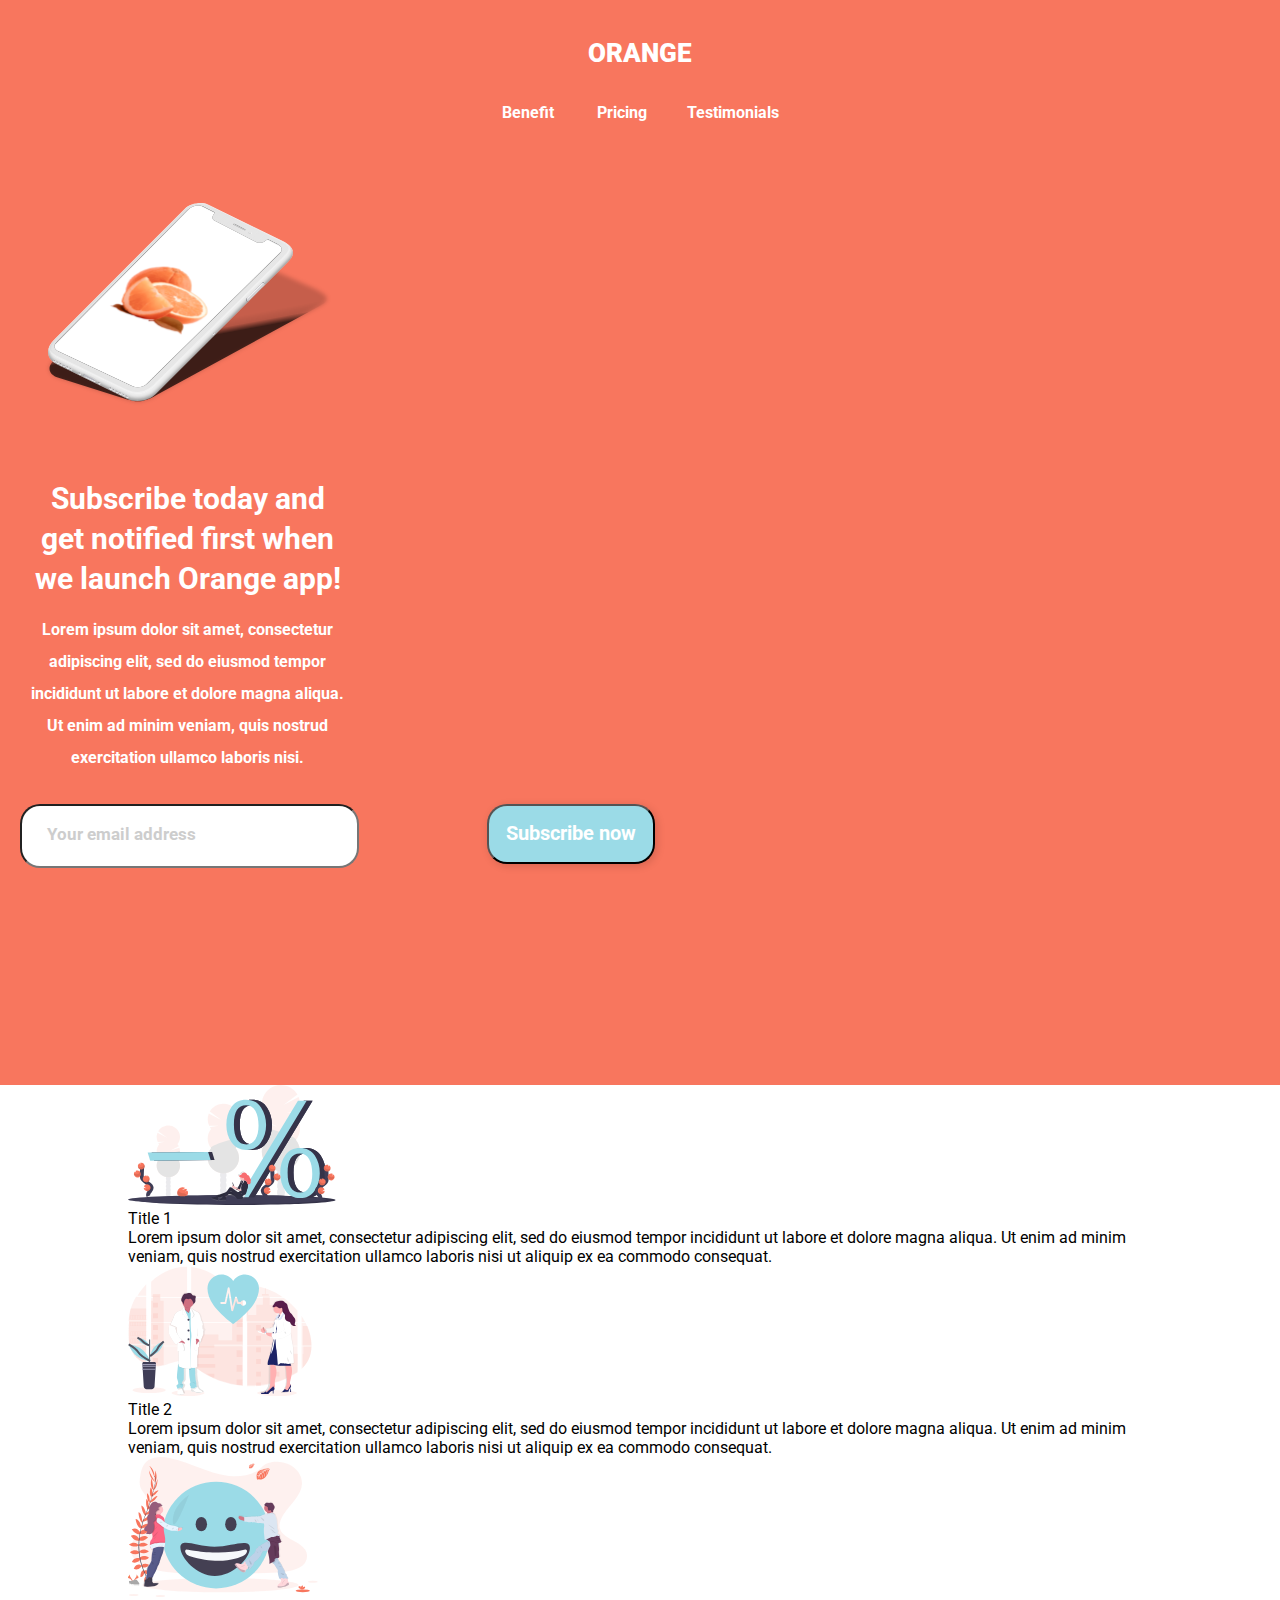
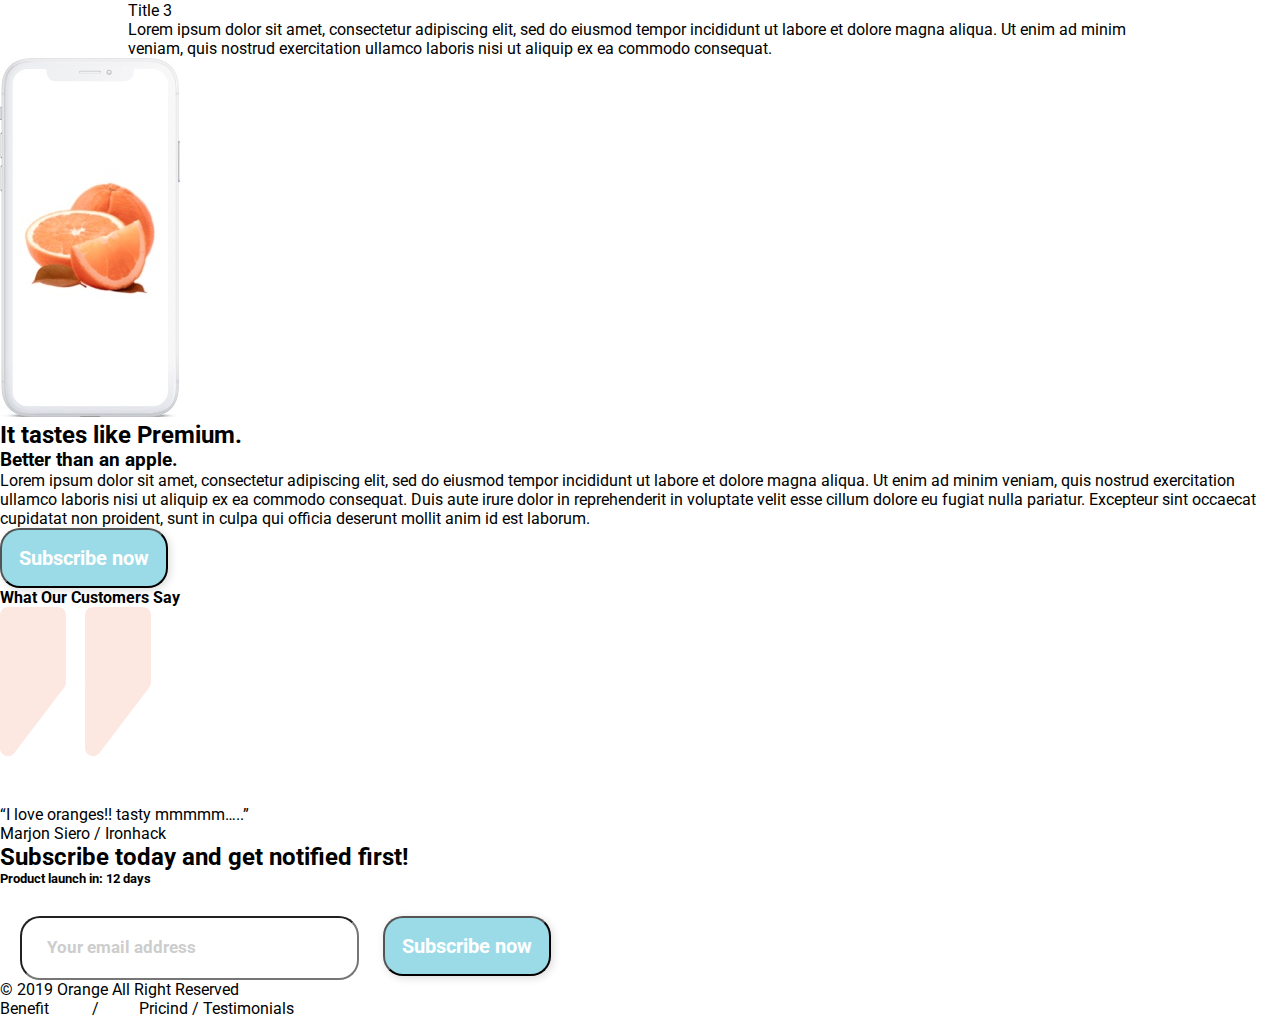
==== oranges.html @ e2f4fac1 "headerStyle" ====
<!DOCTYPE html>
<html lang="en">
<head>
    <meta charset="UTF-8">
    <meta name="viewport" content="width=h, initial-scale=1.0">
    <title>Document</title>
    <link href="https://fonts.googleapis.com/css2?family=Roboto:ital,wght@0,100;0,300;0,400;0,500;0,700;0,900;1,100;1,300;1,400;1,500;1,700;1,900&display=swap" rel="stylesheet">
    <link rel="stylesheet" href="./oranges.css">
</head>
<body>

    <header class="headerSection">
        <h1 class="title">ORANGE</h1>
        <nav>
            <li>Benefit</li>
            <li>Pricing</li>
            <li>Testimonials</li>
        </nav>
        <article>
            <img class="iphoneMockup" src="./imgs/iphoneMockup.svg" alt="Móvil con un fondo de naranjas" width="280">
            <div class="subscribeHeaderText">
                <h2 class="headerTitleText">Subscribe today and get notified first when we launch Orange app!</h2>
                <p class="headerText">Lorem ipsum dolor sit amet, consectetur adipiscing elit, sed do eiusmod tempor incididunt ut labore et dolore magna aliqua. Ut enim ad minim veniam, quis nostrud exercitation ullamco laboris nisi.</p>
            </div>        
        </article>
        <form>
            <input type="email" placeholder="Your email address">
            <button class="botonHeader" type="button">Subscribe now</button>
        </form>
    </header>

    <section class="cardSection">
        <article class="article1">
            <img src="./imgs/illustration-1.svg" alt="ilustración de procentaje y mujer leyendo apoyado en él">
            <div class="textoCard">
                <p>Title 1</p>
                <p>Lorem ipsum dolor sit amet, consectetur adipiscing elit, sed do eiusmod tempor incididunt ut labore et dolore magna aliqua. Ut enim ad minim veniam, quis nostrud exercitation ullamco laboris nisi ut aliquip ex ea commodo consequat. </p>
            </div>
        </article>
        <article class="article2">
            <img src="./imgs/illustration-2.svg" alt="ilustración de procentaje y mujer leyendo apoyado en él">
            <div class="textoCard">
                <p>Title 2</p>
                <p>Lorem ipsum dolor sit amet, consectetur adipiscing elit, sed do eiusmod tempor incididunt ut labore et dolore magna aliqua. Ut enim ad minim veniam, quis nostrud exercitation ullamco laboris nisi ut aliquip ex ea commodo consequat. </p>
            </div>
        </article>
        <article class="article3">
            <img src="./imgs/illustration-3.svg" alt="ilustración de procentaje y mujer leyendo apoyado en él">
            <div class="textoCard">
                <p>Title 3</p>
                <p>Lorem ipsum dolor sit amet, consectetur adipiscing elit, sed do eiusmod tempor incididunt ut labore et dolore magna aliqua. Ut enim ad minim veniam, quis nostrud exercitation ullamco laboris nisi ut aliquip ex ea commodo consequat. </p>
            </div>
        </article>
    </section>

    <section class="subscribeSection">
        <img src="./imgs/clay-white.jpg" alt="movil con naranjas de fondo en posición vertical">
        <div class="subsText">
            <h2>It tastes like Premium.</h2>
            <h3>Better than an apple.</h3>
            <p>Lorem ipsum dolor sit amet, consectetur adipiscing elit, sed do eiusmod tempor incididunt ut labore et dolore magna aliqua. Ut enim ad minim veniam, quis nostrud exercitation ullamco laboris nisi ut aliquip ex ea commodo consequat. Duis aute irure dolor in reprehenderit in voluptate velit esse cillum dolore eu fugiat nulla pariatur. Excepteur sint occaecat cupidatat non proident, sunt in culpa qui officia deserunt mollit anim id est laborum.</p>
            <button type="button">Subscribe now</button>
        </div>
    </section>

    <section class="customerSaidSection">
        <div>
            <h4>What Our Customers Say</h4>
            <img src="./imgs/quote.svg" alt="dos comillas bajo el texto">
        </div>
        <div class="customerSaidCards">
            <img src="./imgs/quote-white.svg" alt="comillas blancas">
            <p>“I love oranges!! tasty mmmmm…..”</p>
            <p>Marjon Siero / Ironhack</p>
        </div>
    </section>

    <section class="subscribeTodaySection">
        <h2>Subscribe today and get notified first!</h2>
        <h5>Product launch in: 12 days</h5>
        <form>
            <input type="email" placeholder="Your email address">
            <button type="button">Subscribe now</button>
        </form>
    </section>

    <footer>
        <p>© 2019 Orange All Right Reserved</p>
        <ul>
            <li>Benefit</li>
            <li>/</li>
            <li>Pricind</li>
            <li>/</li>
            <li>Testimonials</li>
        </ul>
    </footer>
</body>
</html>
---- oranges.css ----
* {
    font-family: 'Roboto', sans-serif;
    margin: 0;
    padding: 0;
}



.headerSection {
    position: static;
    background-color: #f8765e;
    height: 1085px;
}

.title {
    padding-top: 25px;
    text-align: center;
    font-size: 26px;
    font-weight: 900;
    font-stretch: normal;
    font-style: normal;
    line-height: 2.23;
    letter-spacing: normal;
    color: #ffffff;
}

nav {
    text-align: center;
    margin-top: 14px;
    font-family: Roboto;
    font-size: 16px;
    font-weight: bold;
    font-stretch: normal;
    font-style: normal;
    line-height: 2;
    letter-spacing: normal;
    color: #ffffff;
}

li{
    display: inline;
}

li:first-child{
    margin-right: 39px;
}

li:nth-child(2){
    margin-right: 36px;
}

.iphoneMockup{
    width: 286px;
    height: 231px;
    object-fit: contain;
    margin-top: 60px;
    padding: 0  45px 0 45px;
}

.subscribeHeaderText{
    margin-top: 55px;
}

.headerTitleText {
    margin: 0 30px 0 30px;
    width: 315px;
    height: 120px;
    font-size: 30px;
    font-weight: bold;
    font-stretch: normal;
    font-style: normal;
    line-height: 1.33;
    letter-spacing: normal;
    text-align: center;
    color: #ffffff;
}

.headerText {
    margin: 15px 30px 0 30px;
    width: 315px;
    height: 160px;
    font-size: 16px;
    font-weight: bold;
    font-stretch: normal;
    font-style: normal;
    line-height: 2;
    letter-spacing: normal;
    text-align: center;
    color: #ffffff;
}

input {
    margin: 30px 20px 0px 20px;
    width: 335px;
    height: 60px;
    border-radius: 20px;
    background-color: #ffffff;
}

input::placeholder {
    padding: 0 162px 0 25px;
    width: 148px;
    height: 20px;
    font-family: Roboto;
    font-size: 17px;
    font-weight: bold;
    font-stretch: normal;
    font-style: normal;
    line-height: 1.18;
    letter-spacing: normal;
    color: #cdcdcd;
}

button{
    width: 168px;
    height: 60px;
    border-radius: 20px;
    box-shadow: 2px 2px 8px 0 rgba(0, 0, 0, 0.14);
    background-color: #9bdbe7;
    font-size: 20px;
    font-weight: bold;
    font-stretch: normal;
    font-style: normal;
    line-height: 1.25;
    letter-spacing: normal;
    text-align: center;
    color: #ffffff;
}

.botonHeader {
    margin: 20px 103px 0 104px;
}

.cardSection {
    position: relative;
    width: 80%;
    margin:auto;
}
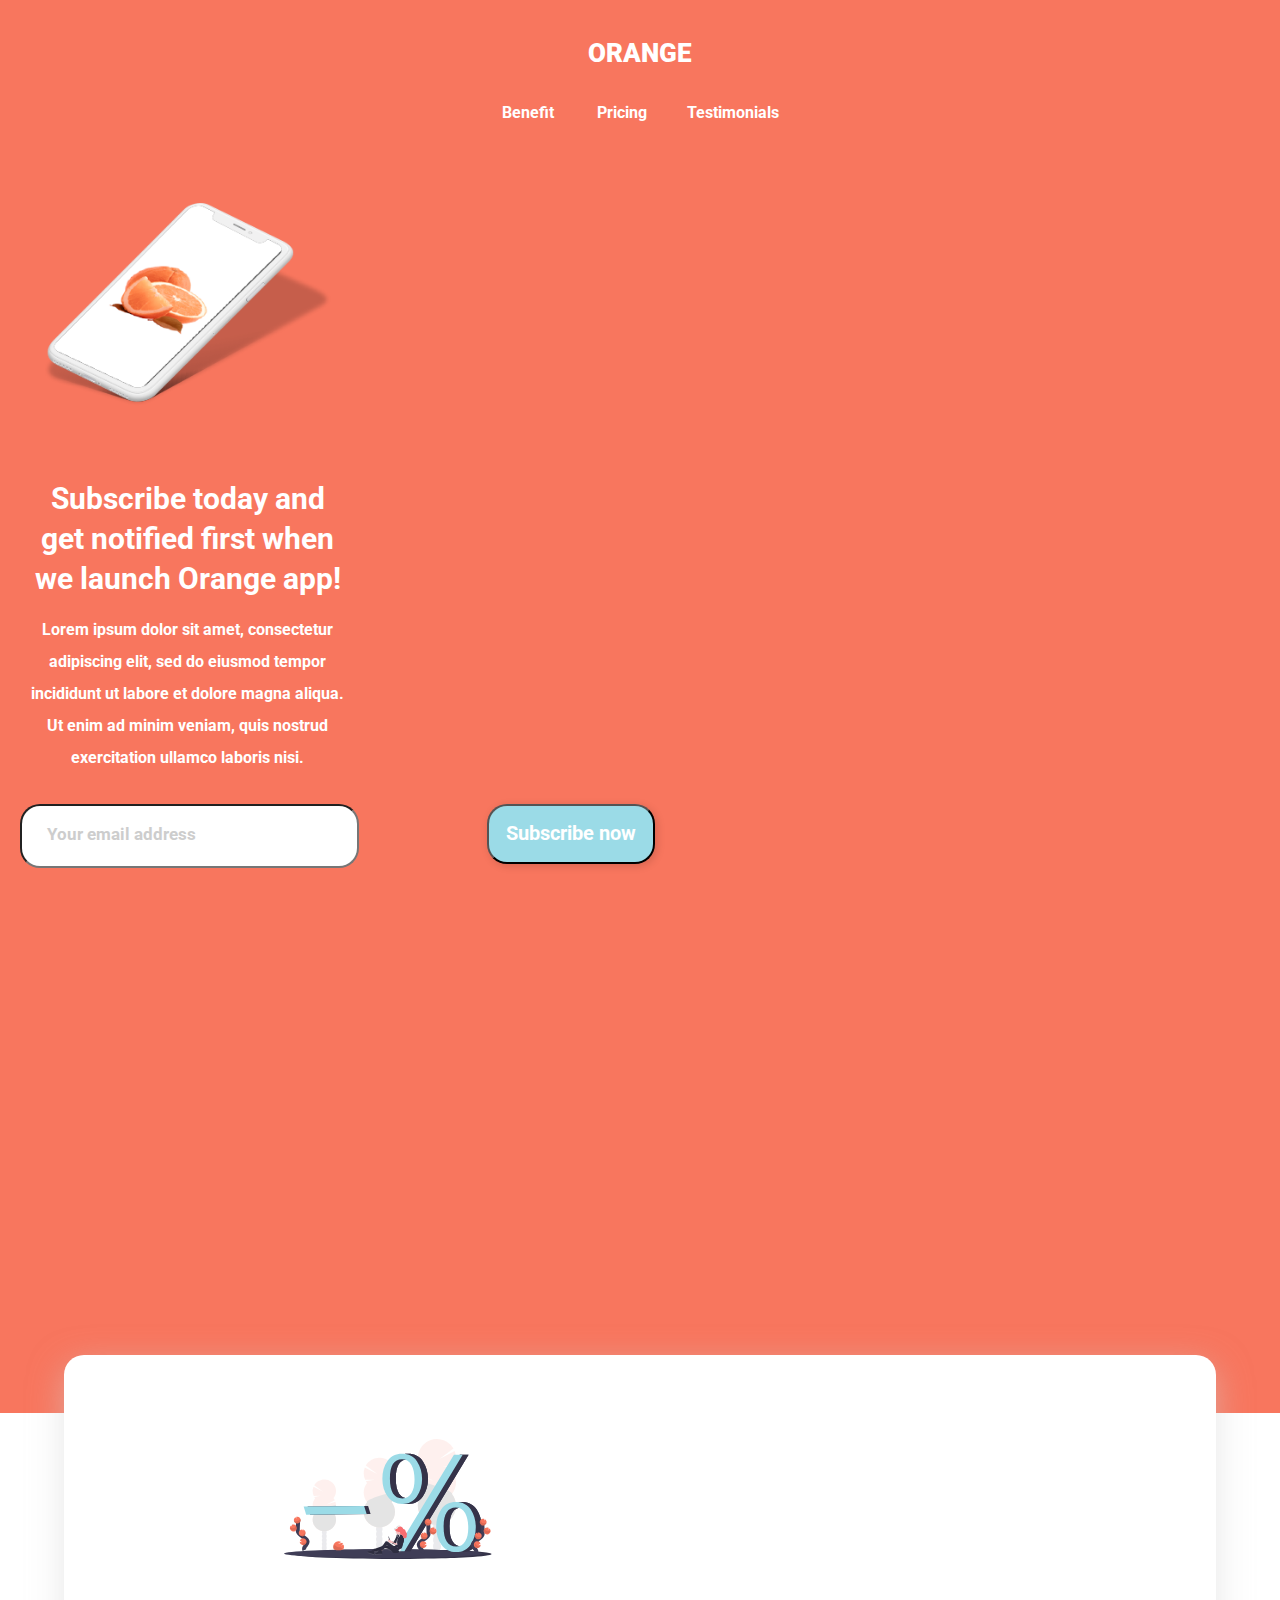
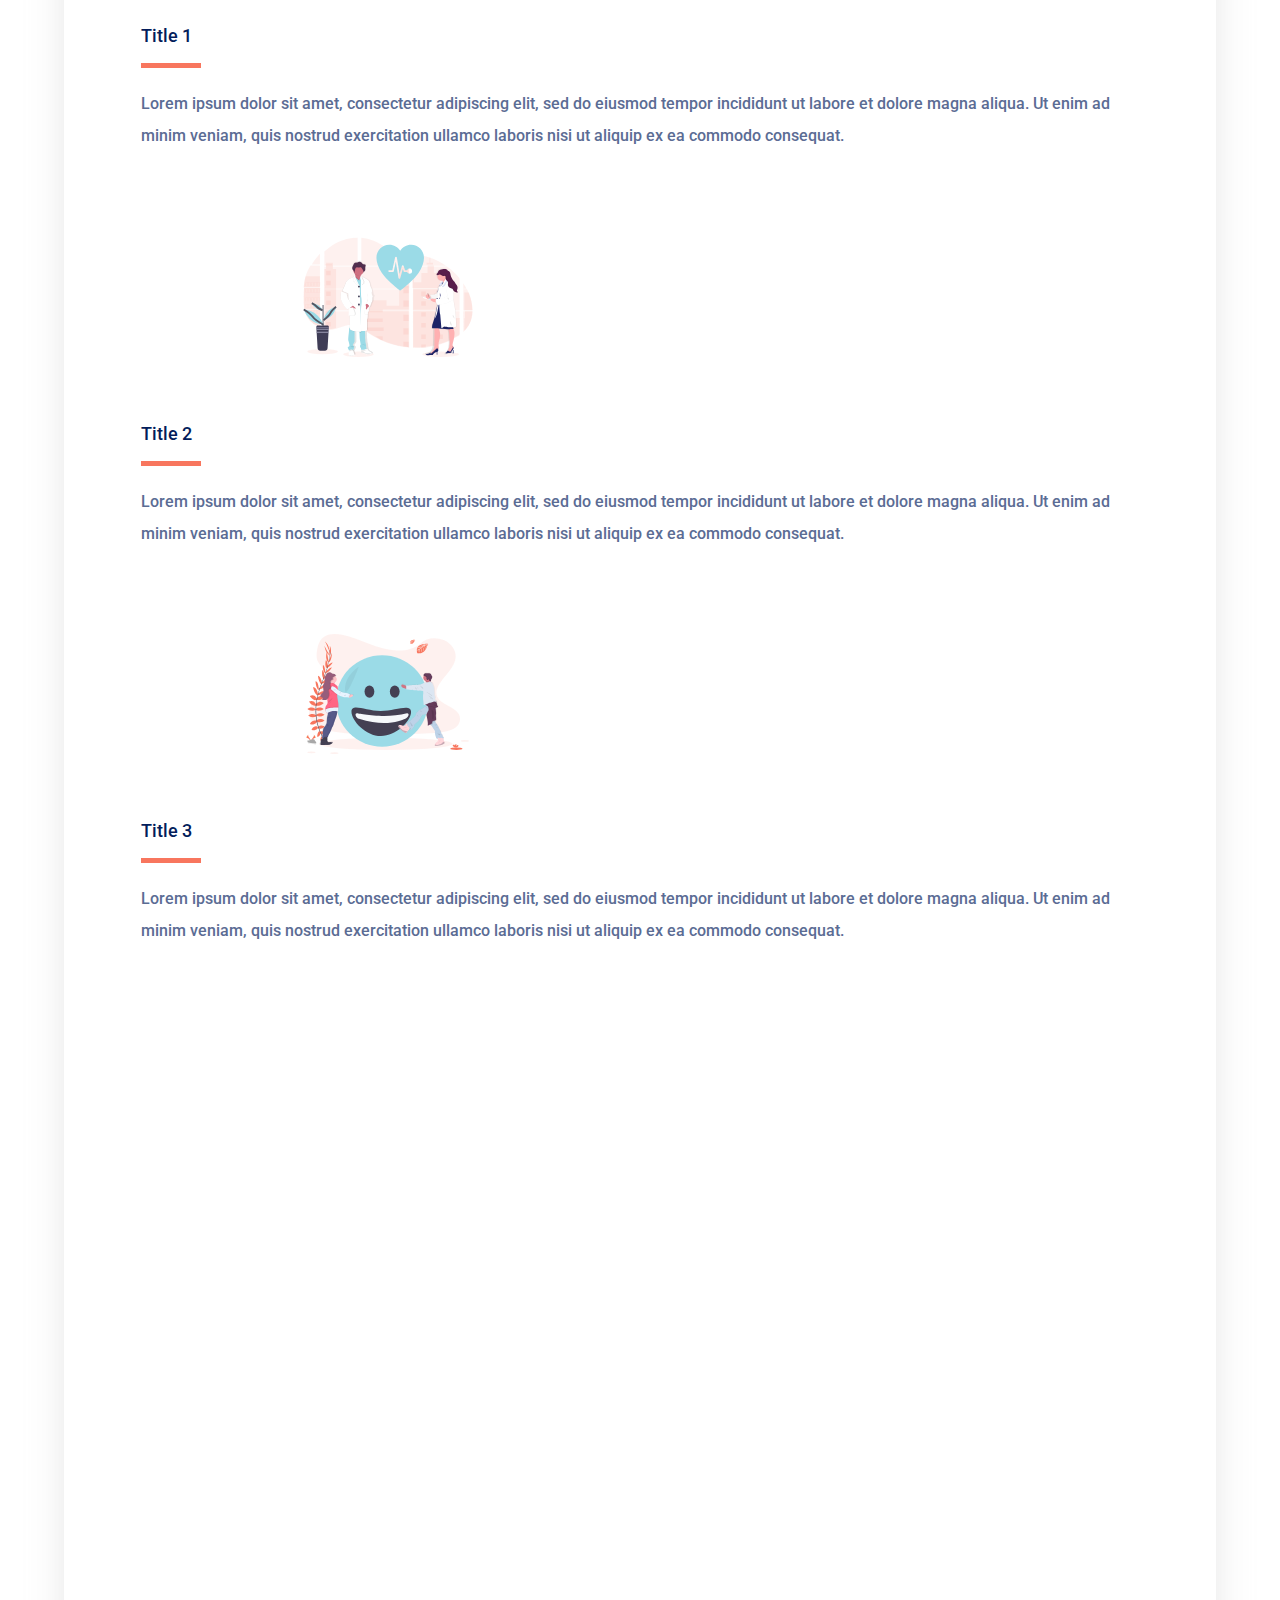
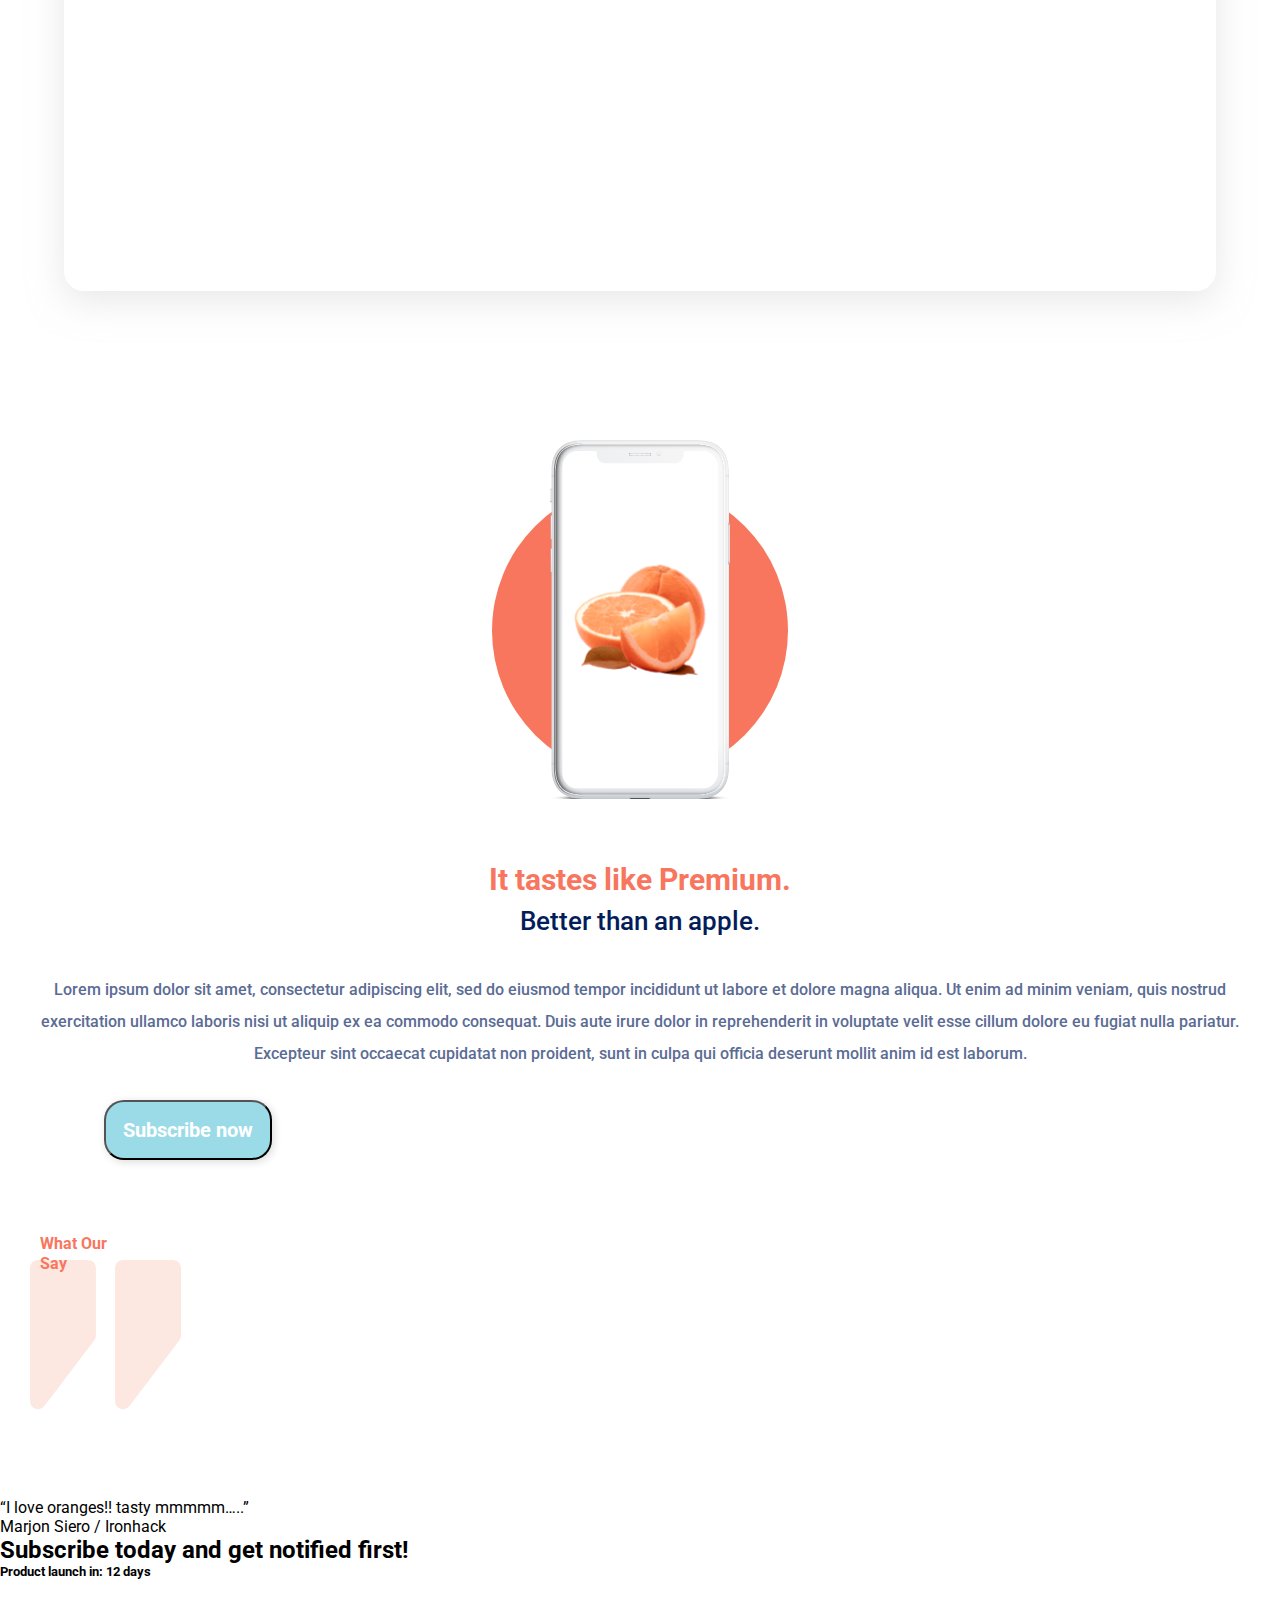
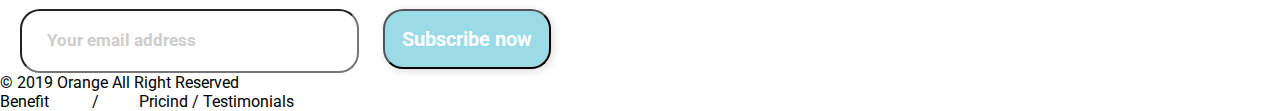
==== commit ca5c4fc0: "Cards + subscription" ====
--- a/oranges.html
+++ b/oranges.html
@@ -17,7 +17,7 @@
             <li>Testimonials</li>
         </nav>
         <article>
-            <img class="iphoneMockup" src="./imgs/iphoneMockup.svg" alt="Móvil con un fondo de naranjas" width="280">
+            <img class="iphoneMockup" src="./imgs/iphone.png" alt="Móvil con un fondo de naranjas" width="280">
             <div class="subscribeHeaderText">
                 <h2 class="headerTitleText">Subscribe today and get notified first when we launch Orange app!</h2>
                 <p class="headerText">Lorem ipsum dolor sit amet, consectetur adipiscing elit, sed do eiusmod tempor incididunt ut labore et dolore magna aliqua. Ut enim ad minim veniam, quis nostrud exercitation ullamco laboris nisi.</p>
@@ -31,42 +31,47 @@
 
     <section class="cardSection">
         <article class="article1">
-            <img src="./imgs/illustration-1.svg" alt="ilustración de procentaje y mujer leyendo apoyado en él">
+            <img class="art" src="./imgs/illustration-1.svg" alt="ilustración de procentaje y mujer leyendo apoyado en él">
             <div class="textoCard">
-                <p>Title 1</p>
-                <p>Lorem ipsum dolor sit amet, consectetur adipiscing elit, sed do eiusmod tempor incididunt ut labore et dolore magna aliqua. Ut enim ad minim veniam, quis nostrud exercitation ullamco laboris nisi ut aliquip ex ea commodo consequat. </p>
+                <p class="tituloArt">Title 1</p>
+                <div class="separador"></div>
+                <p class="textoArt">Lorem ipsum dolor sit amet, consectetur adipiscing elit, sed do eiusmod tempor incididunt ut labore et dolore magna aliqua. Ut enim ad minim veniam, quis nostrud exercitation ullamco laboris nisi ut aliquip ex ea commodo consequat. </p>
             </div>
         </article>
         <article class="article2">
-            <img src="./imgs/illustration-2.svg" alt="ilustración de procentaje y mujer leyendo apoyado en él">
+            <img class="art" src="./imgs/illustration-2.svg" alt="ilustración de procentaje y mujer leyendo apoyado en él">
             <div class="textoCard">
-                <p>Title 2</p>
-                <p>Lorem ipsum dolor sit amet, consectetur adipiscing elit, sed do eiusmod tempor incididunt ut labore et dolore magna aliqua. Ut enim ad minim veniam, quis nostrud exercitation ullamco laboris nisi ut aliquip ex ea commodo consequat. </p>
+                <p class="tituloArt">Title 2</p>
+                <div class="separador"></div>
+                <p class="textoArt">Lorem ipsum dolor sit amet, consectetur adipiscing elit, sed do eiusmod tempor incididunt ut labore et dolore magna aliqua. Ut enim ad minim veniam, quis nostrud exercitation ullamco laboris nisi ut aliquip ex ea commodo consequat. </p>
             </div>
         </article>
         <article class="article3">
-            <img src="./imgs/illustration-3.svg" alt="ilustración de procentaje y mujer leyendo apoyado en él">
+            <img class="art" src="./imgs/illustration-3.svg" alt="ilustración de procentaje y mujer leyendo apoyado en él">
             <div class="textoCard">
-                <p>Title 3</p>
-                <p>Lorem ipsum dolor sit amet, consectetur adipiscing elit, sed do eiusmod tempor incididunt ut labore et dolore magna aliqua. Ut enim ad minim veniam, quis nostrud exercitation ullamco laboris nisi ut aliquip ex ea commodo consequat. </p>
+                <p class="tituloArt">Title 3</p>
+                <div class="separador"></div>
+                <p class="textoArt">Lorem ipsum dolor sit amet, consectetur adipiscing elit, sed do eiusmod tempor incididunt ut labore et dolore magna aliqua. Ut enim ad minim veniam, quis nostrud exercitation ullamco laboris nisi ut aliquip ex ea commodo consequat. </p>
             </div>
         </article>
     </section>
 
     <section class="subscribeSection">
-        <img src="./imgs/clay-white.jpg" alt="movil con naranjas de fondo en posición vertical">
+        <div>
+            <img class="iphonVertical" src="./imgs/iphoneCircle.svg" alt="movil con naranjas de fondo en posición vertical">
+        </div>
         <div class="subsText">
-            <h2>It tastes like Premium.</h2>
-            <h3>Better than an apple.</h3>
-            <p>Lorem ipsum dolor sit amet, consectetur adipiscing elit, sed do eiusmod tempor incididunt ut labore et dolore magna aliqua. Ut enim ad minim veniam, quis nostrud exercitation ullamco laboris nisi ut aliquip ex ea commodo consequat. Duis aute irure dolor in reprehenderit in voluptate velit esse cillum dolore eu fugiat nulla pariatur. Excepteur sint occaecat cupidatat non proident, sunt in culpa qui officia deserunt mollit anim id est laborum.</p>
-            <button type="button">Subscribe now</button>
+            <h2 class="titleSubs">It tastes like Premium.</h2>
+            <h3 class="subtitleSubs">Better than an apple.</h3>
+            <p class="textSubs">Lorem ipsum dolor sit amet, consectetur adipiscing elit, sed do eiusmod tempor incididunt ut labore et dolore magna aliqua. Ut enim ad minim veniam, quis nostrud exercitation ullamco laboris nisi ut aliquip ex ea commodo consequat. Duis aute irure dolor in reprehenderit in voluptate velit esse cillum dolore eu fugiat nulla pariatur. Excepteur sint occaecat cupidatat non proident, sunt in culpa qui officia deserunt mollit anim id est laborum.</p>
+            <button class="buttonSubs" type="button">Subscribe now</button>
         </div>
     </section>
 
     <section class="customerSaidSection">
-        <div>
-            <h4>What Our Customers Say</h4>
+        <div class="quotes">
             <img src="./imgs/quote.svg" alt="dos comillas bajo el texto">
+            <h4 class="whatOur">What Our <br> Say</h4>
         </div>
         <div class="customerSaidCards">
             <img src="./imgs/quote-white.svg" alt="comillas blancas">
--- a/oranges.css
+++ b/oranges.css
@@ -9,7 +9,7 @@
 .headerSection {
     position: static;
     background-color: #f8765e;
-    height: 1085px;
+    height: 157vh;
 }
 
 .title {
@@ -132,7 +132,137 @@
 }
 
 .cardSection {
+    margin:auto;
     position: relative;
-    width: 80%;
-    margin:auto;
+    bottom: 6.5vh;
+    width: 90%;
+    height: 237.4vh;
+    border-radius: 20px;
+    box-shadow: 0 10px 34px 0 rgba(210, 210, 210, 0.5);
+    background-color: #ffffff;
+}
+
+.article1 {
+    padding-top: 9.4vh;
+}
+
+.art{
+    padding-left: 17.2vw;
+    padding-right: 17.2vw;
+    width: 208px;
+    height: 120px;
+}
+
+.textoCard {
+    margin-top: 60px;
+    padding-left: 6vw;
+    padding-right: 6vw;
+}
+
+.tituloArt {
+    font-size: 18px;
+    font-weight: 500;
+    font-stretch: normal;
+    font-style: normal;
+    line-height: 1.39;
+    letter-spacing: normal;
+    color: #031d5b;
+}
+
+.separador {
+    margin: 15px 0 20px 0;
+    width: 60px;
+    height: 5px;
+    background-color: #f8765e;
+}
+
+.textoArt {
+    font-size: 16px;
+    font-weight: 500;
+    font-stretch: normal;
+    font-style: normal;
+    line-height: 2;
+    letter-spacing: normal;
+    color: #5b6c94;
+}
+
+.article2 {
+    padding-top: 9.4vh;
+}
+
+.article3 {
+    padding-top: 9.4vh;
+}
+
+.subscribeSection{
+    margin-top: 10vh;
+}
+
+.iphonVertical {
+    display: block;
+    margin: 0 auto;
+}
+
+.subsText {
+    margin-top:60px;
+}
+
+.titleSubs {
+    font-size: 30px;
+    font-weight: bold;
+    font-stretch: normal;
+    font-style: normal;
+    line-height: 1.33;
+    letter-spacing: normal;
+    text-align: center;
+    color: #f8765e;
+}
+
+.subtitleSubs {
+    font-size: 26px;
+    font-weight: 500;
+    font-stretch: normal;
+    font-style: normal;
+    line-height: 1.73;
+    letter-spacing: normal;
+    text-align: center;
+    color: #031d5b;
+}
+
+.textSubs {
+    margin: 30px 30px 0 30px;
+    font-size: 16px;
+    font-weight: 500;
+    font-stretch: normal;
+    font-style: normal;
+    line-height: 2;
+    letter-spacing: normal;
+    text-align: center;
+    color: #5b6c94;
+}
+
+.buttonSubs {
+    margin: 30px 103px 0 104px;
+}
+
+.customerSaidSection {
+    margin-top: 100px;
+}
+
+.quotes {
+    margin-left: 30px;
+}
+
+.whatOur {
+    position: relative;
+    bottom: 20vh;
+    margin-left: 10px;
+    font-size: 16px;
+    font-weight: bold;
+    font-stretch: normal;
+    font-style: normal;
+    line-height: 1.25;
+    letter-spacing: normal;
+    color: #f8765e;
+
 }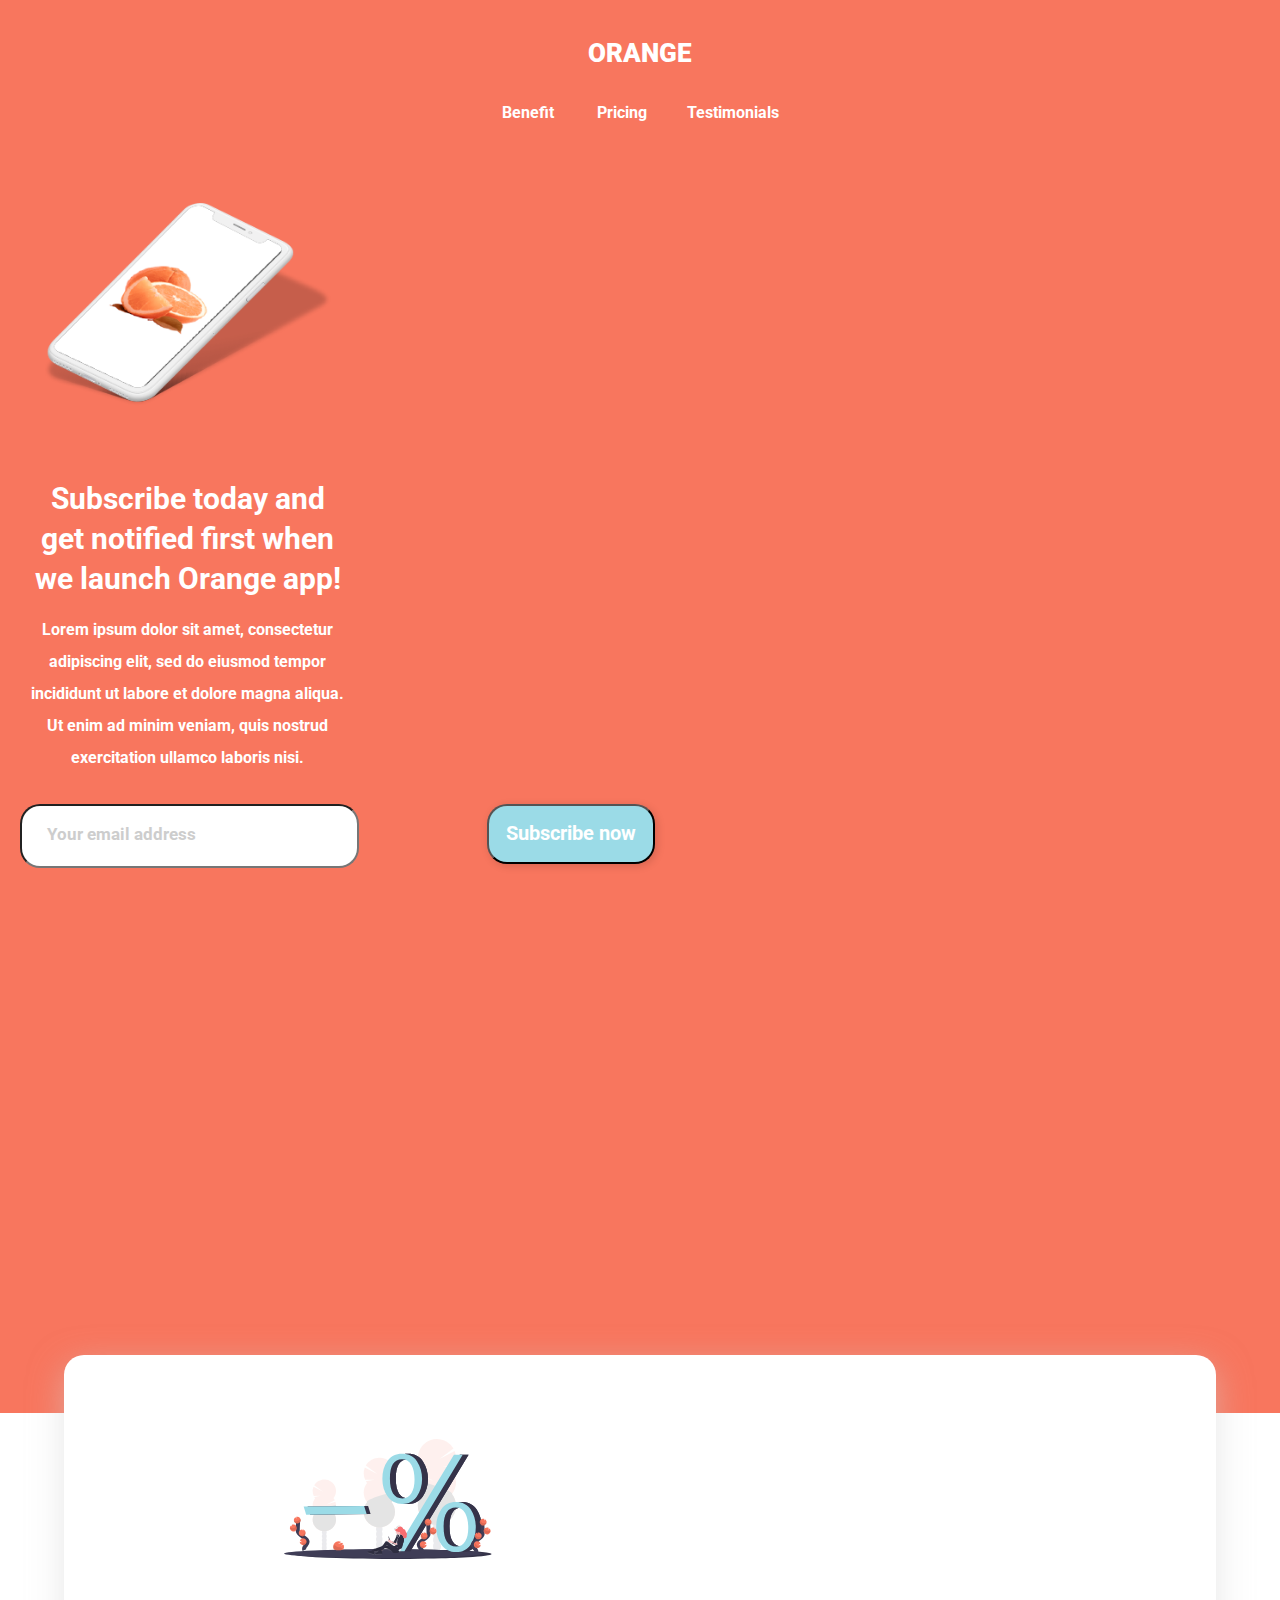
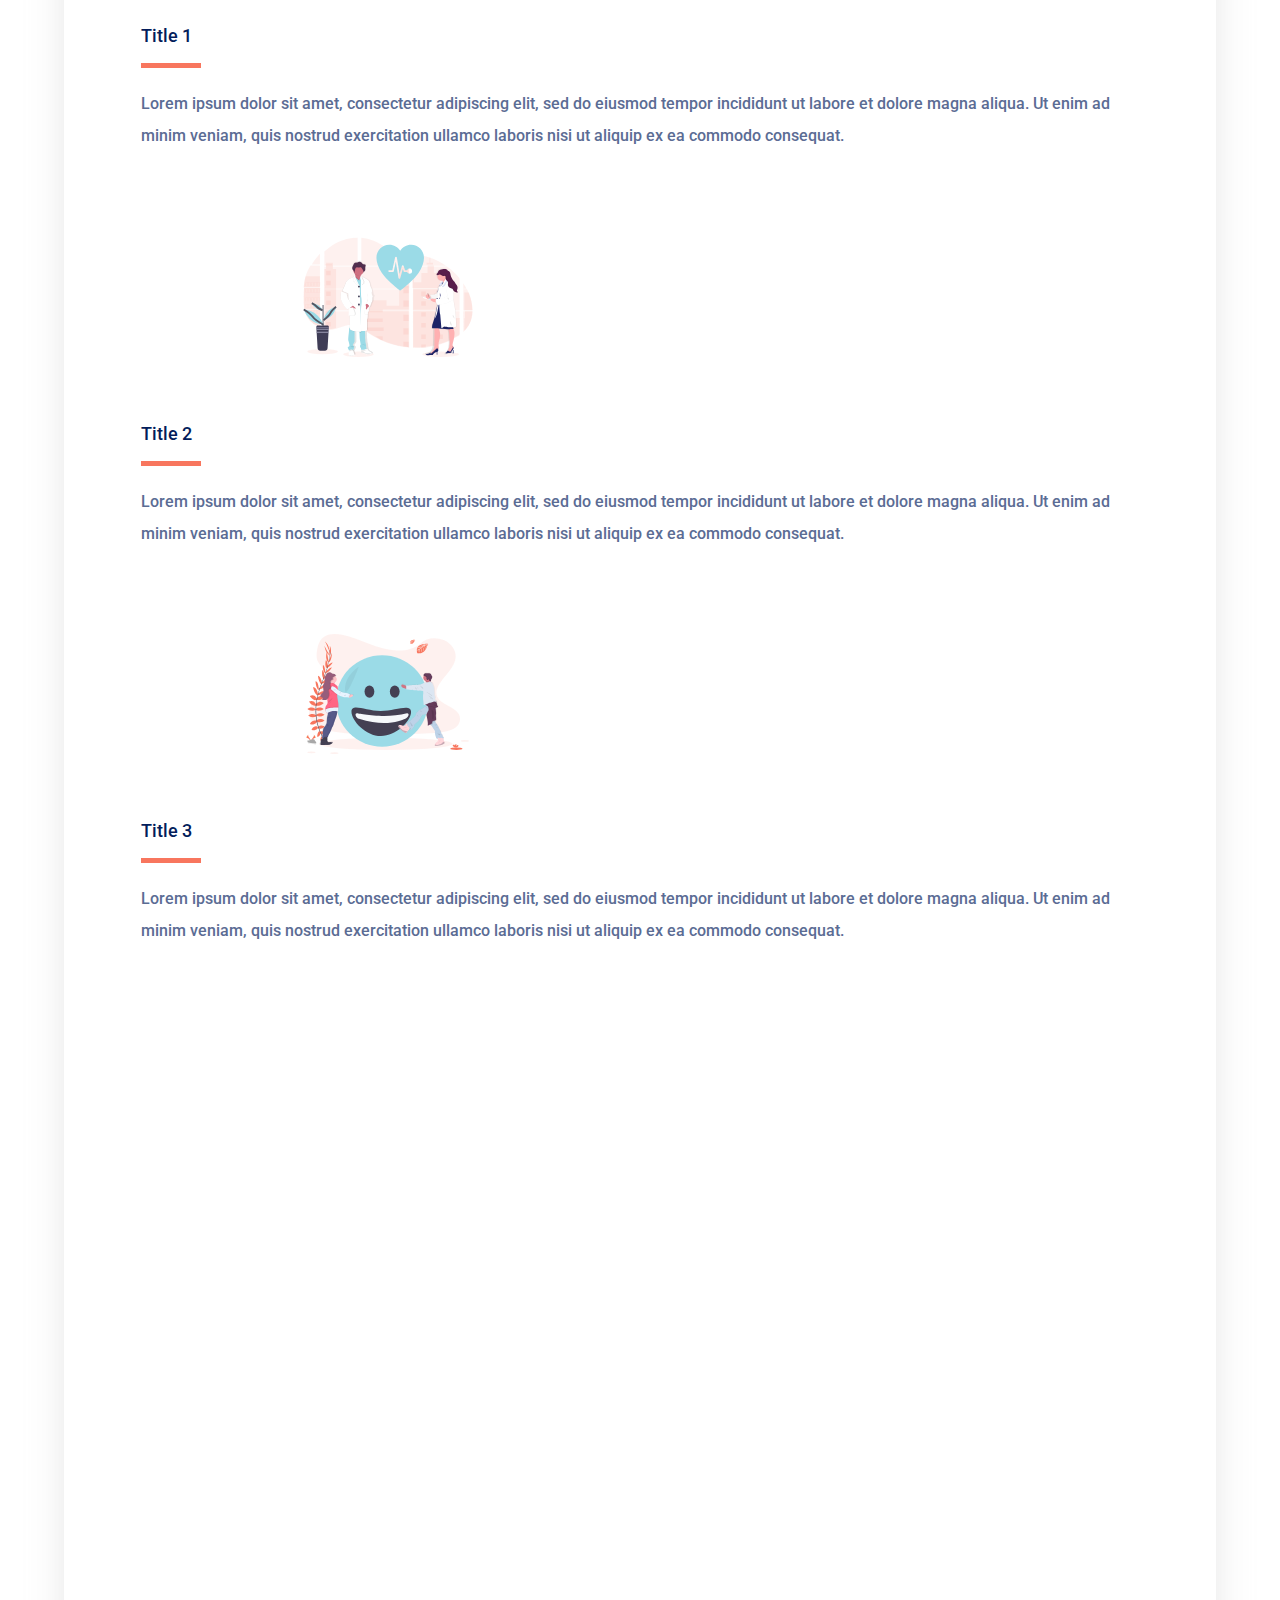
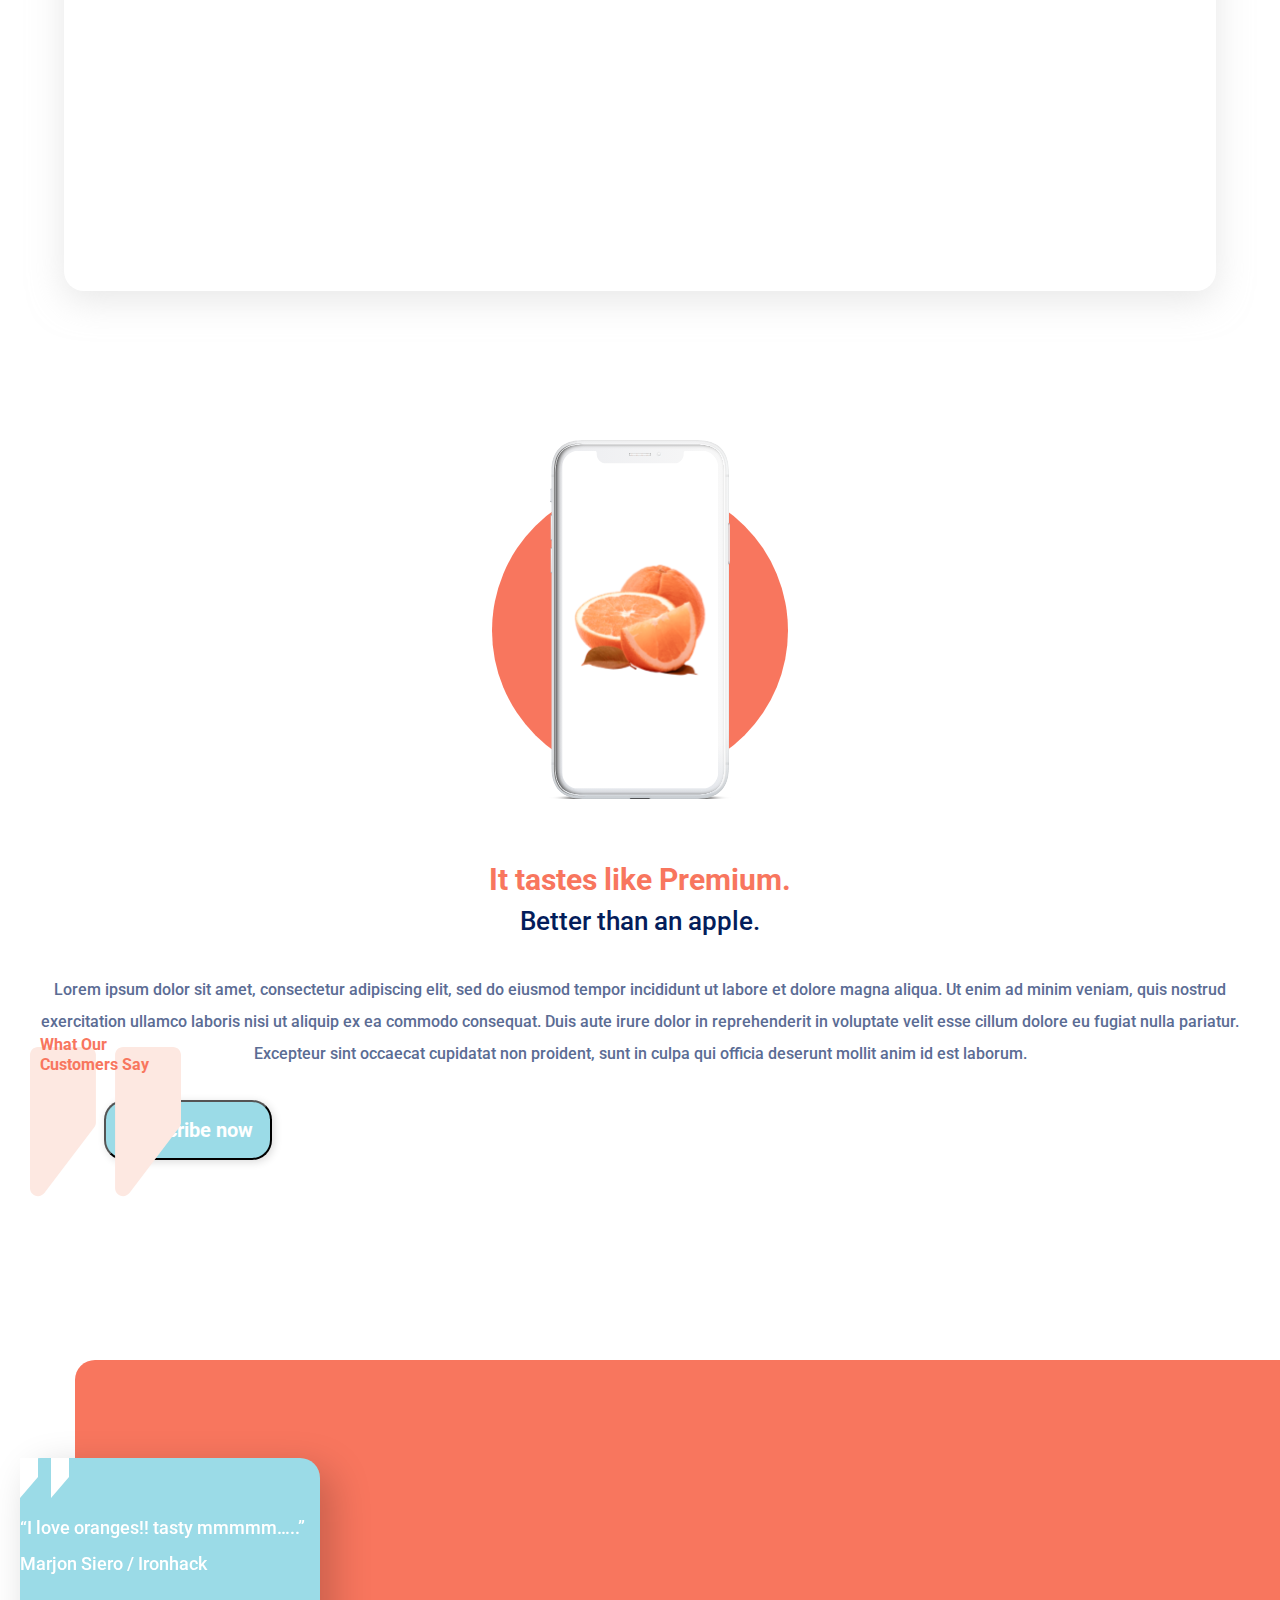
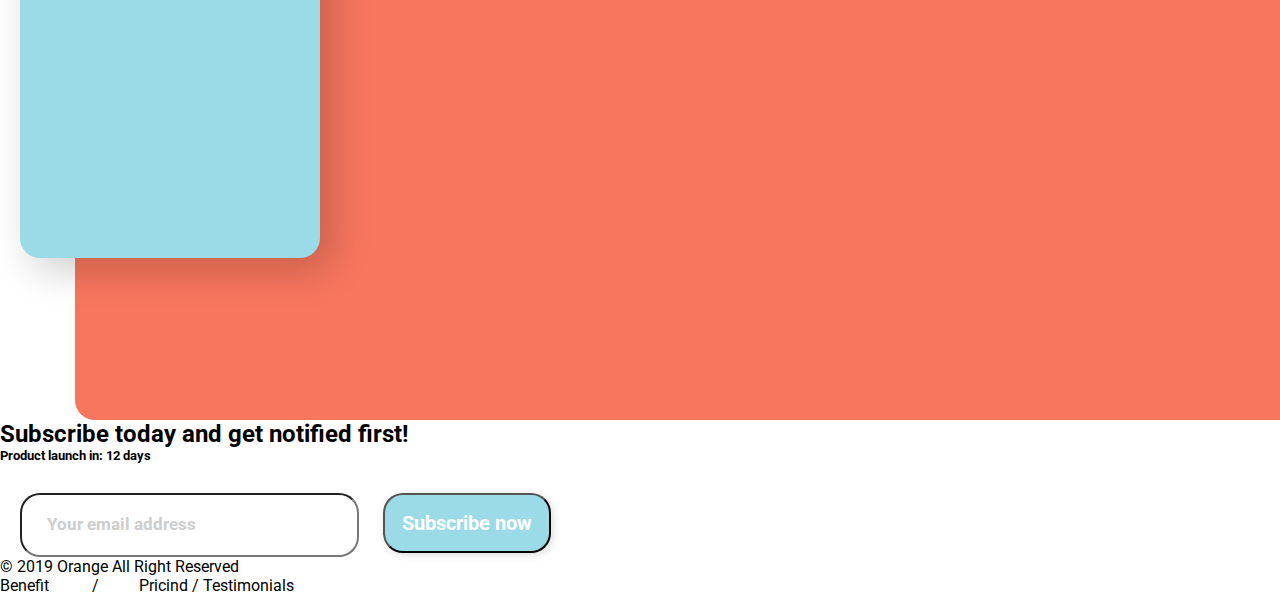
==== commit f1c1d06d: "customers said style" ====
--- a/oranges.html
+++ b/oranges.html
@@ -69,9 +69,10 @@
     </section>
 
     <section class="customerSaidSection">
+        <div class="orangeCuad"></div>
         <div class="quotes">
             <img src="./imgs/quote.svg" alt="dos comillas bajo el texto">
-            <h4 class="whatOur">What Our <br> Say</h4>
+            <h4 class="whatOur">What Our <br>Customers Say</h4>
         </div>
         <div class="customerSaidCards">
             <img src="./imgs/quote-white.svg" alt="comillas blancas">
--- a/oranges.css
+++ b/oranges.css
@@ -246,23 +246,56 @@
 }
 
 .customerSaidSection {
-    margin-top: 100px;
+    margin-top: 200px;
+    position: relative;
 }
 
 .quotes {
     margin-left: 30px;
+    position: absolute;
+    bottom: 91vh;
 }
 
 .whatOur {
+    position: absolute;
+    bottom: 14vh;
+    margin-left: 10px;
+    font-size: 16px;
+    font-weight: bold;
+    font-stretch: normal;
+    font-style: normal;
+    line-height: 1.25;
+    letter-spacing: normal;
+    color: #f8765e;
+
+}
+
+.orangeCuad {
+    width: 10000px;
+    height: 660px;
+    border-radius: 20px;
+    background-color: #f8765e;
     position: relative;
-    bottom: 20vh;
-    margin-left: 10px;
-    font-size: 16px;
-    font-weight: bold;
-    font-stretch: normal;
-    font-style: normal;
-    line-height: 1.25;
-    letter-spacing: normal;
-    color: #f8765e;
-
+    margin-left: 75px;
+}
+
+.customerSaidCards{
+    width: 300px;
+    height: 400px;
+    border-radius: 20px;
+    -webkit-backdrop-filter: blur(10px);
+    backdrop-filter: blur(10px);
+    box-shadow: 12px 12px 40px 0 rgba(0, 0, 0, 0.2);
+    background-color: #9bdbe7;
+    font-family: Roboto;
+    font-size: 18px;
+    font-weight: 500;
+    font-stretch: normal;
+    font-style: normal;
+    line-height: 2;
+    letter-spacing: normal;
+    color: #ffffff;
+    position: absolute;
+    bottom: 18vh;
+    margin-left: 20px;
 }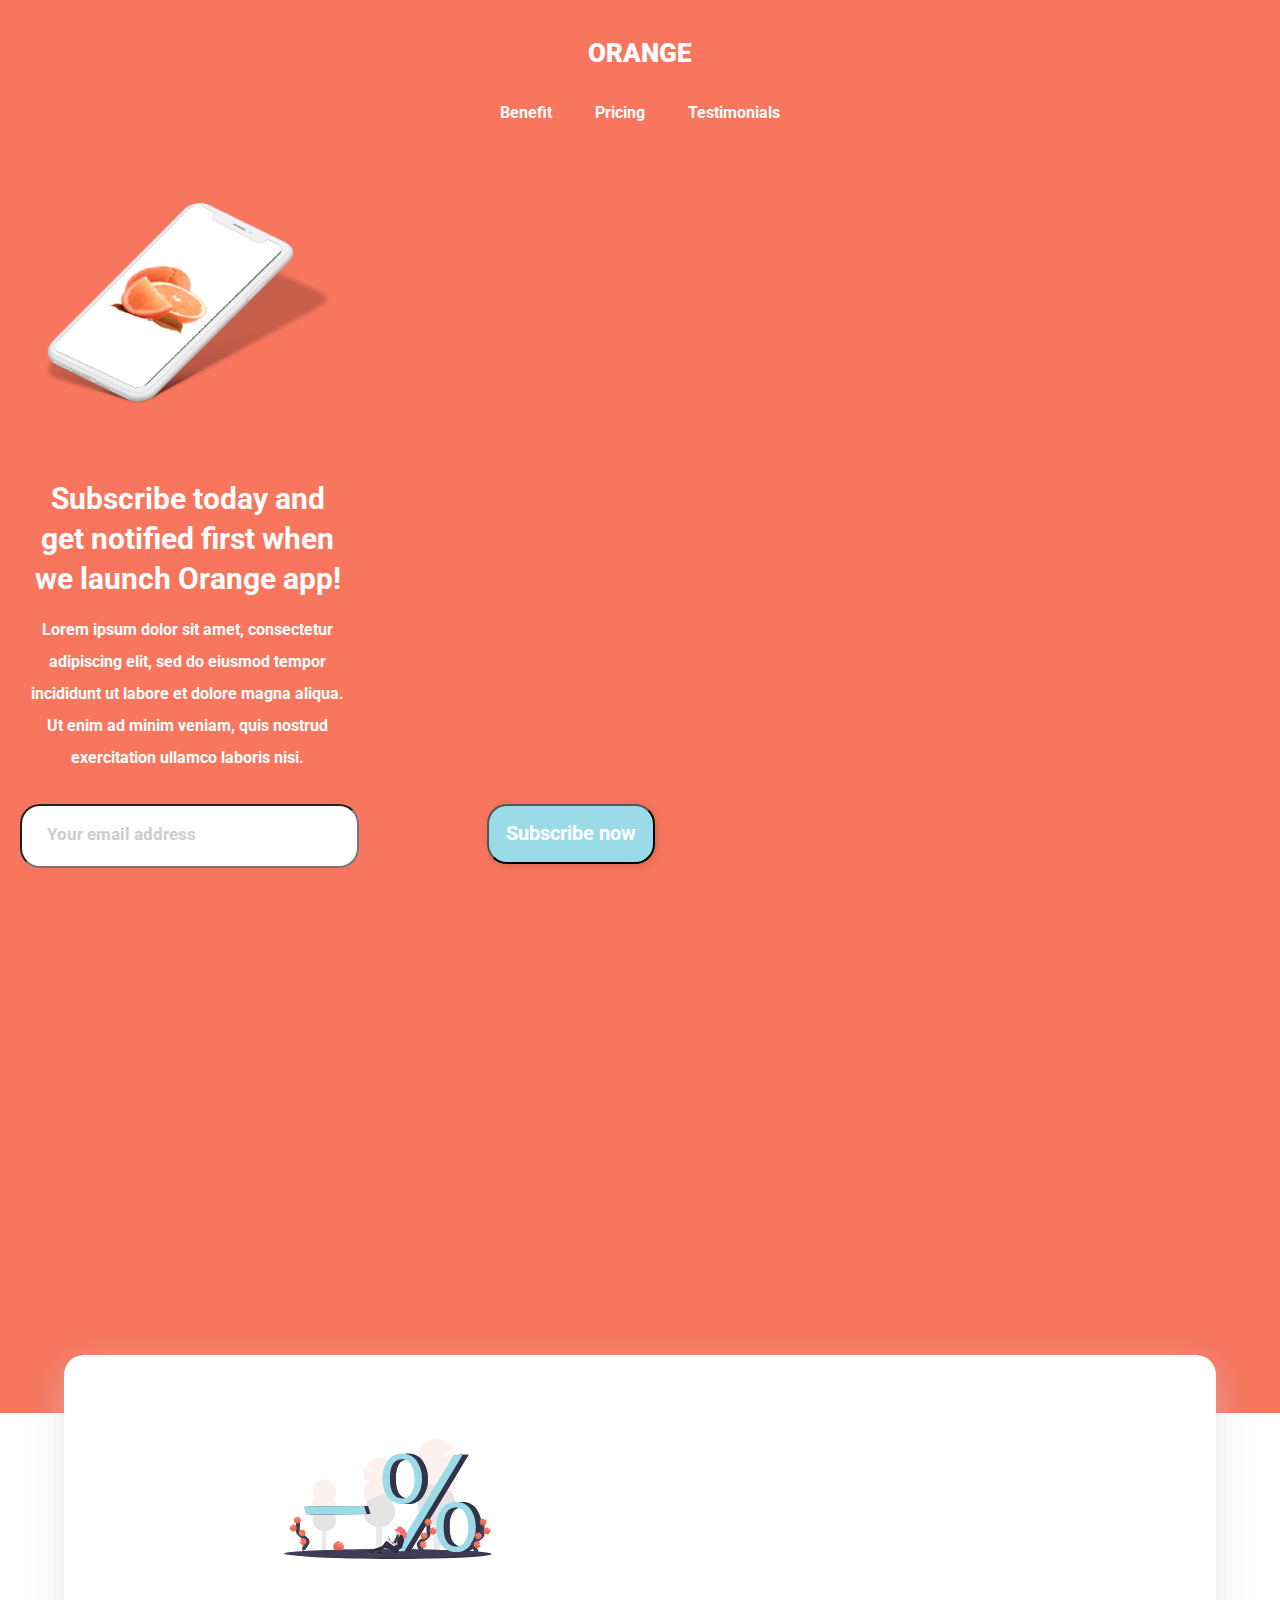
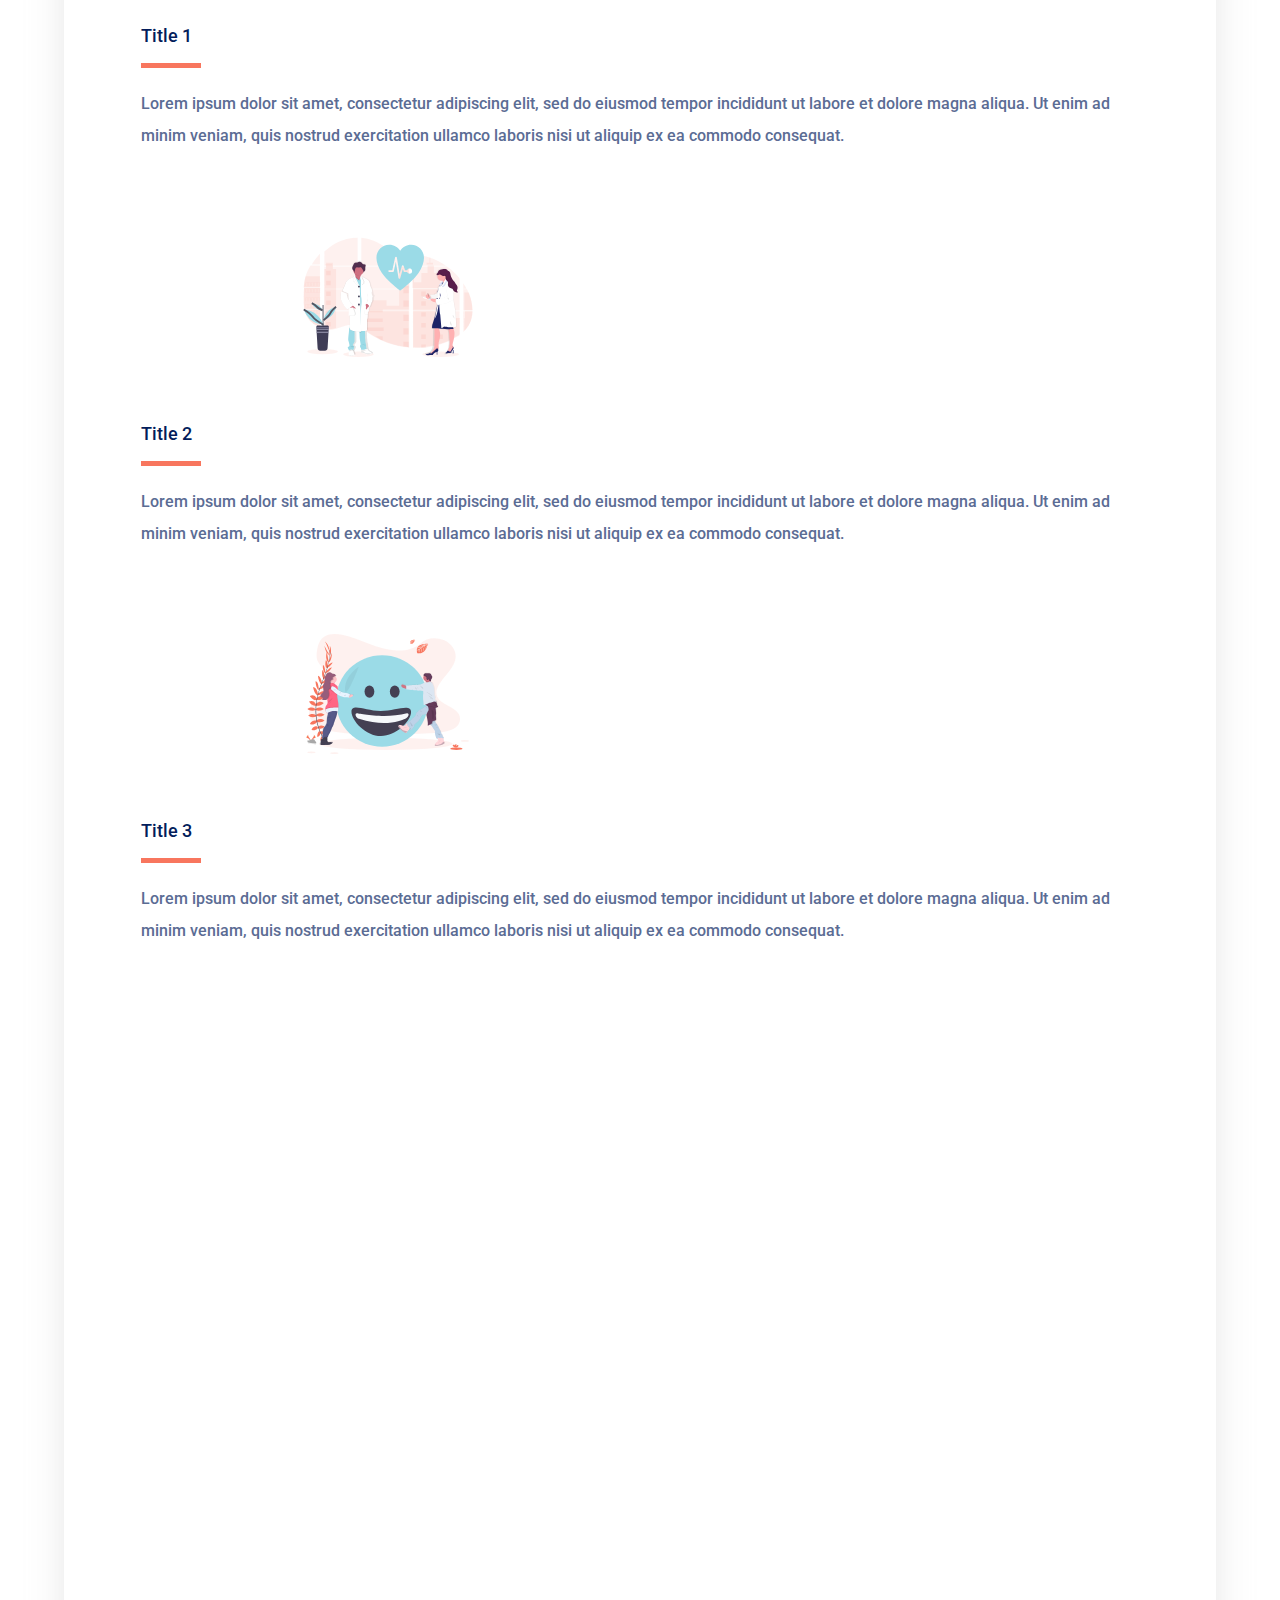
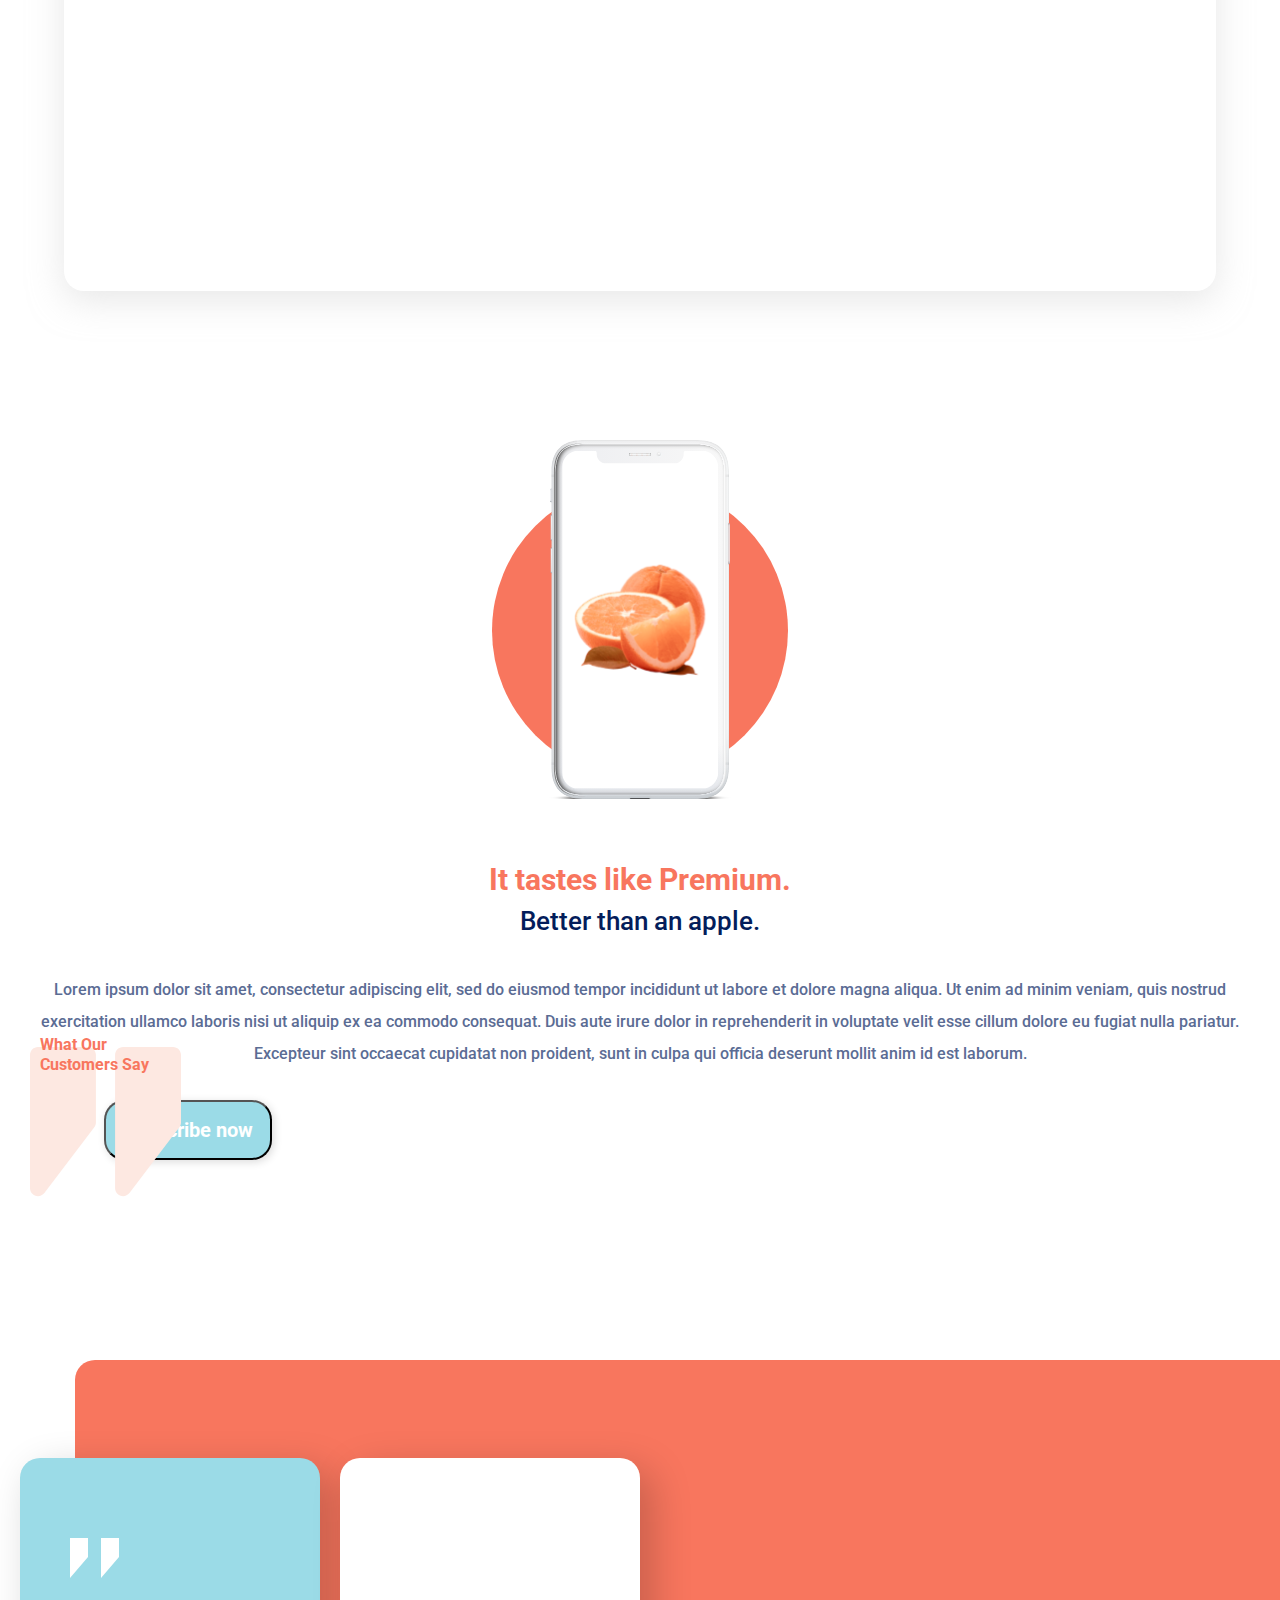
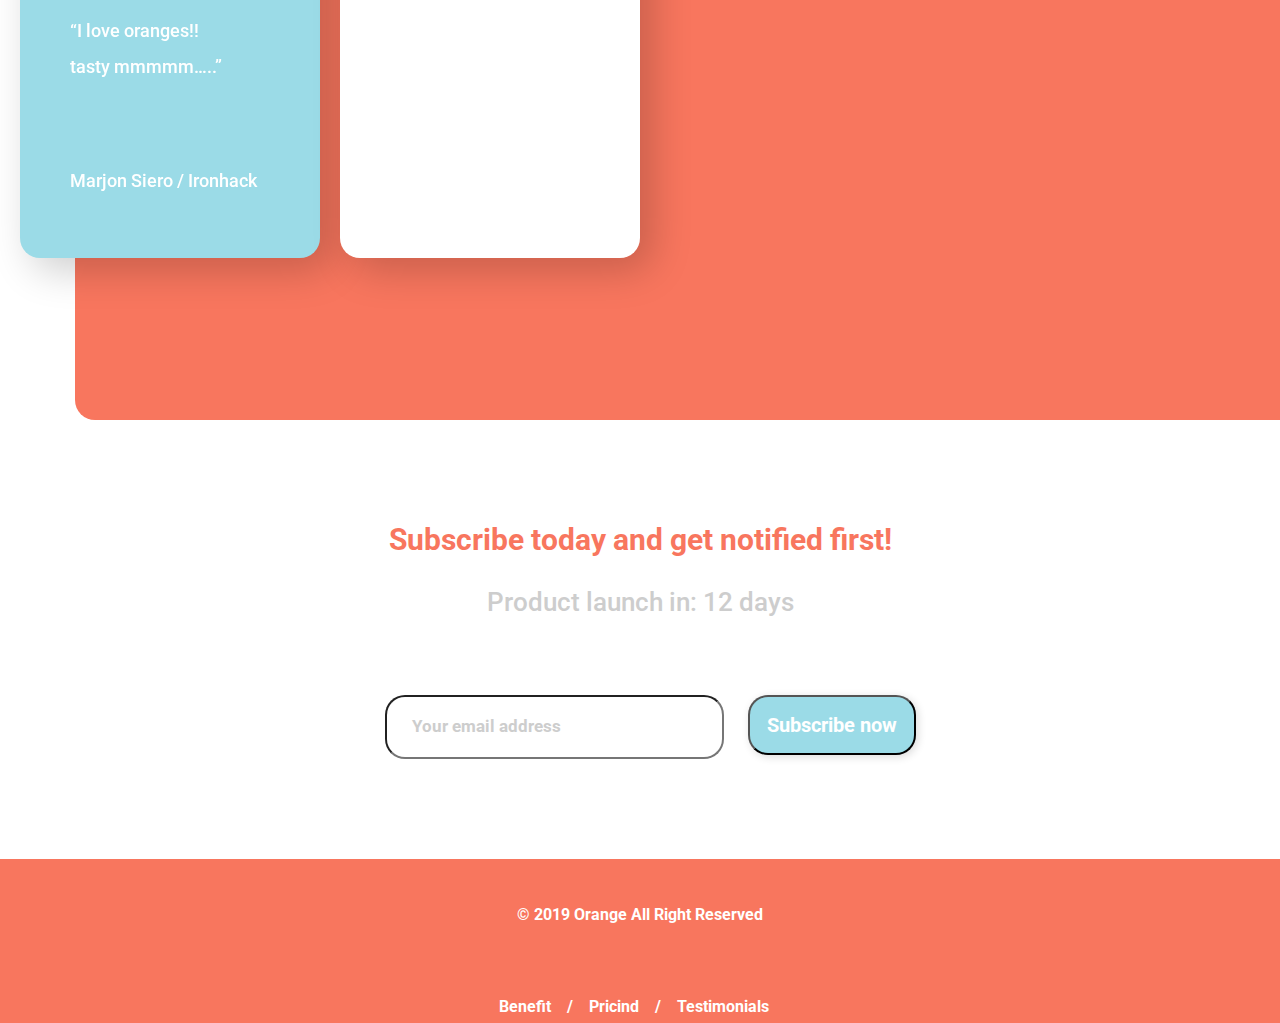
==== commit 4a6f2176: "footer & subsDiary" ====
--- a/oranges.html
+++ b/oranges.html
@@ -12,8 +12,8 @@
     <header class="headerSection">
         <h1 class="title">ORANGE</h1>
         <nav>
-            <li>Benefit</li>
-            <li>Pricing</li>
+            <li class="nav1stChild">Benefit</li>
+            <li class="nav1stChild">Pricing</li>
             <li>Testimonials</li>
         </nav>
         <article>
@@ -74,30 +74,41 @@
             <img src="./imgs/quote.svg" alt="dos comillas bajo el texto">
             <h4 class="whatOur">What Our <br>Customers Say</h4>
         </div>
-        <div class="customerSaidCards">
-            <img src="./imgs/quote-white.svg" alt="comillas blancas">
-            <p>“I love oranges!! tasty mmmmm…..”</p>
-            <p>Marjon Siero / Ironhack</p>
+        <div class="cards">
+            <div class="customerSaidCard1">
+                <img class="quotesCard"  src="./imgs/quote-white.svg" alt="comillas blancas">
+                <div class="textCard">
+                    <p>“I love oranges!!<br class="brCard">tasty mmmmm…..”</p>
+                    <p class="bottonCardTex">Marjon Siero / Ironhack</p>
+                </div>
+            </div>
+            <div class="customerSaidCard2">
+                <img class="quotesCard" src="./imgs/quote-white.svg" alt="comillas blancas">
+                <div class="textCard">
+                    <p>“If life gives you lemons, f*ck it, I just <br> want more oranges”</p>
+                    <p>Dina Korkmazova / Ironhack</p>
+                </div>
+            </div>
         </div>
     </section>
 
     <section class="subscribeTodaySection">
-        <h2>Subscribe today and get notified first!</h2>
-        <h5>Product launch in: 12 days</h5>
-        <form>
+        <h2 class="subsTodayTitle">Subscribe today and get notified first!</h2>
+        <h5 class="subsTodaySubtitle">Product launch in: 12 days</h5>
+        <form class="formulario">
             <input type="email" placeholder="Your email address">
-            <button type="button">Subscribe now</button>
+            <button class="buttonSubsToday" type="button">Subscribe now</button>
         </form>
     </section>
 
     <footer>
-        <p>© 2019 Orange All Right Reserved</p>
+        <p class="rightsReserved">© 2019 Orange All Right Reserved</p>
         <ul>
-            <li>Benefit</li>
-            <li>/</li>
-            <li>Pricind</li>
-            <li>/</li>
-            <li>Testimonials</li>
+            <li class>Benefit  </li>
+            <li>  /  </li>
+            <li>  Pricind  </li>
+            <li>  /  </li>
+            <li>  Testimonials  </li>
         </ul>
     </footer>
 </body>
--- a/oranges.css
+++ b/oranges.css
@@ -41,11 +41,11 @@
     display: inline;
 }
 
-li:first-child{
+.nav1stChild {
     margin-right: 39px;
 }
 
-li:nth-child(2){
+.nav2ndChild {
     margin-right: 36px;
 }
 
@@ -279,7 +279,11 @@
     margin-left: 75px;
 }
 
-.customerSaidCards{
+.cards {
+    
+}
+
+.customerSaidCard1{
     width: 300px;
     height: 400px;
     border-radius: 20px;
@@ -287,7 +291,6 @@
     backdrop-filter: blur(10px);
     box-shadow: 12px 12px 40px 0 rgba(0, 0, 0, 0.2);
     background-color: #9bdbe7;
-    font-family: Roboto;
     font-size: 18px;
     font-weight: 500;
     font-stretch: normal;
@@ -295,7 +298,109 @@
     line-height: 2;
     letter-spacing: normal;
     color: #ffffff;
+    margin-left: 20px;
     position: absolute;
     bottom: 18vh;
-    margin-left: 20px;
+}
+
+.customerSaidCard2{
+    width: 300px;
+    height: 400px;
+    border-radius: 20px;
+    -webkit-backdrop-filter: blur(10px);
+    backdrop-filter: blur(10px);
+    box-shadow: 12px 12px 40px 0 rgba(0, 0, 0, 0.2);
+    background-color: white;
+    font-size: 18px;
+    font-weight: 500;
+    font-stretch: normal;
+    font-style: normal;
+    line-height: 2;
+    letter-spacing: normal;
+    color: #ffffff;
+    margin-left: 340px;
+    position: absolute;
+    bottom: 18vh;
+}
+
+.quotesCard {
+    margin: 80px 0px 0px 50px;
+}
+
+.textCard {
+    margin: 23px 0px 0px 50px;
+}
+
+.bottonCardTex {
+    margin-top:78px;
+}
+
+.subscribeTodaySection {
+    margin-top: 100px;
+}
+
+.subsTodayTitle {
+    font-size: 30px;
+    font-weight: bold;
+    font-stretch: normal;
+    font-style: normal;
+    line-height: 1.33;
+    letter-spacing: normal;
+    text-align: center;
+    color: #f8765e;
+}
+
+.subsTodaySubtitle {
+    text-align: center;
+    margin-top:20px;
+    font-size: 26px;
+    font-weight: 500;
+    font-stretch: normal;
+    font-style: normal;
+    line-height: 1.73;
+    letter-spacing: normal;
+    color: #cdcdcd;
+}
+
+.formulario {
+    margin-top: 40px;
+    text-align: center;
+}
+
+.buttonSubsToday {
+    margin-top: 20px;
+}
+
+footer {
+    margin-top: 100px;
+    background-color: #f8765e;
+}
+
+.rightsReserved {
+    padding: 40px;
+    text-align: center;
+    font-size: 16px;
+    font-weight: bold;
+    font-stretch: normal;
+    font-style: normal;
+    line-height: 2;
+    letter-spacing: normal;
+    text-align: center;
+    color: #ffffff;
+}
+
+ul {
+    margin-top: 20px;
+    font-size: 16px;
+    font-weight: bold;
+    font-stretch: normal;
+    font-style: normal;
+    line-height: 2;
+    letter-spacing: normal;
+    text-align: center;
+    color: #ffffff;
+}
+
+ul > li{
+    margin-right: 12px;
 }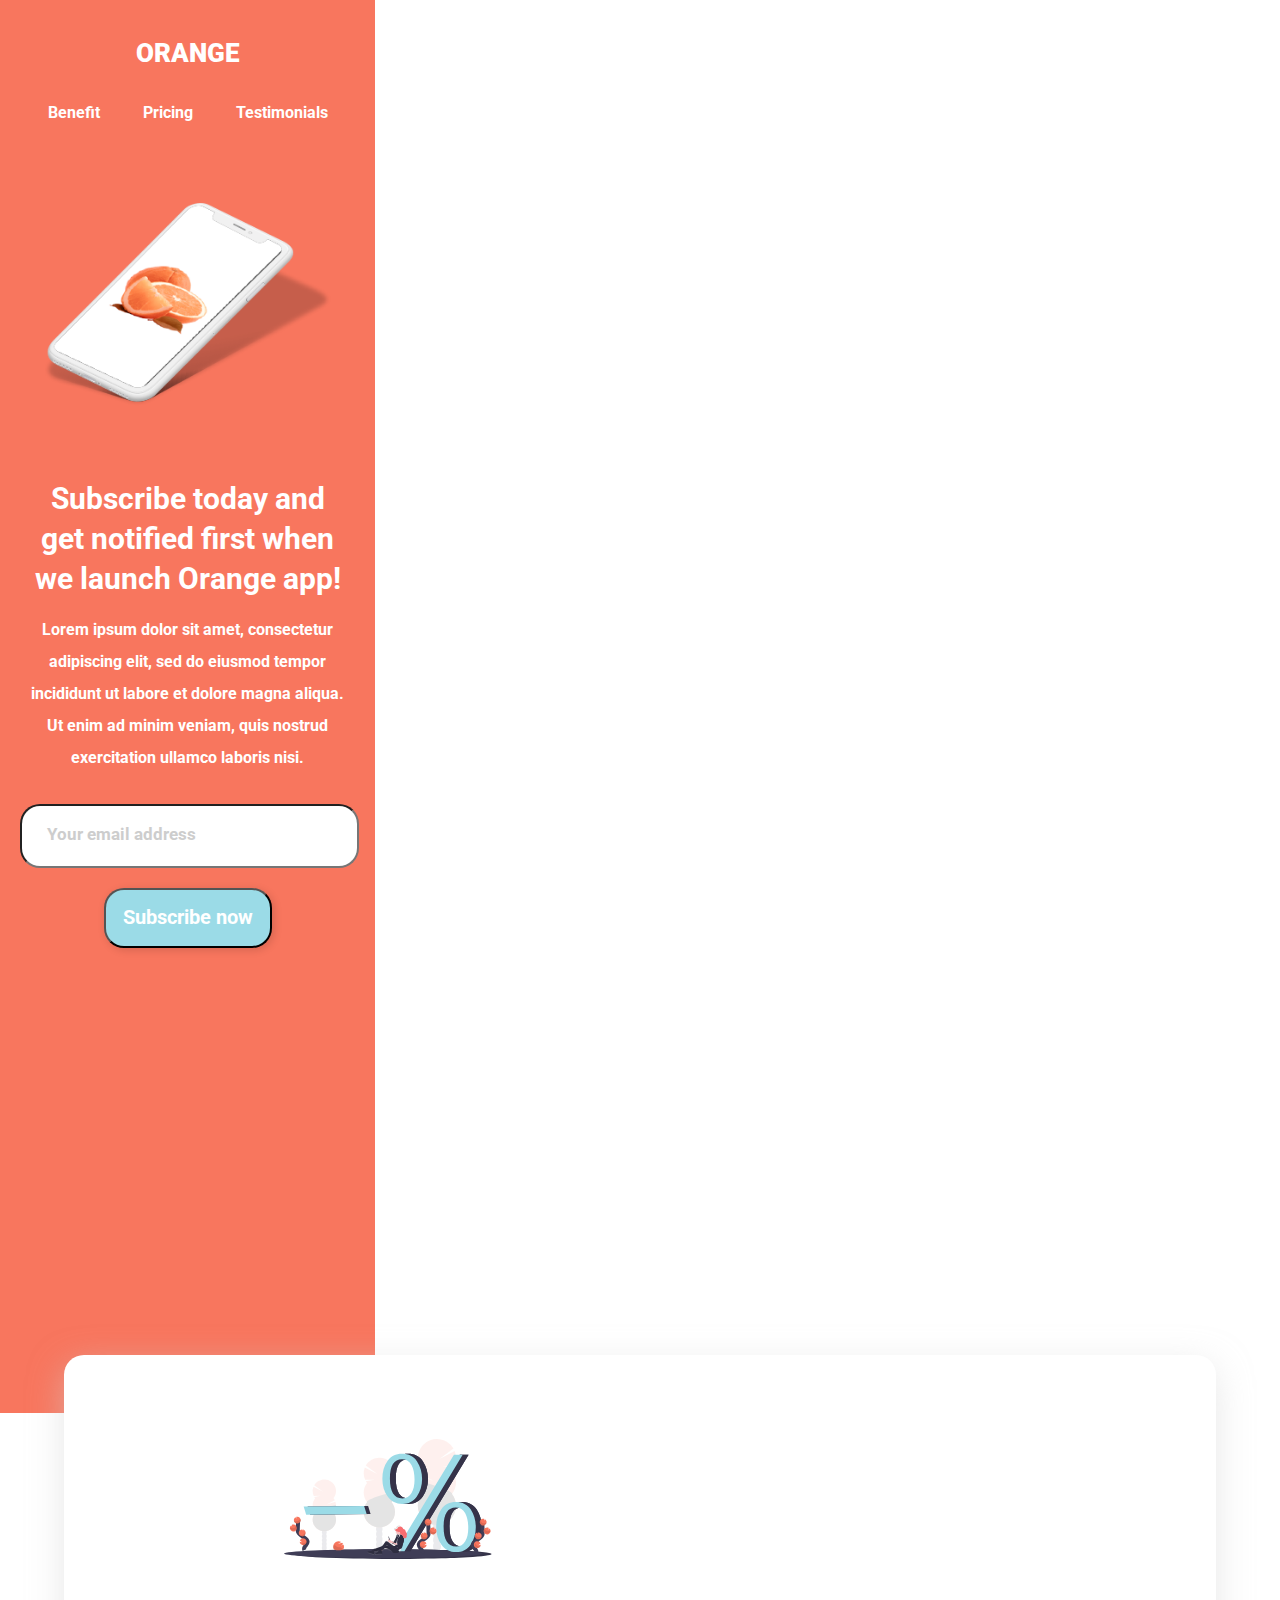
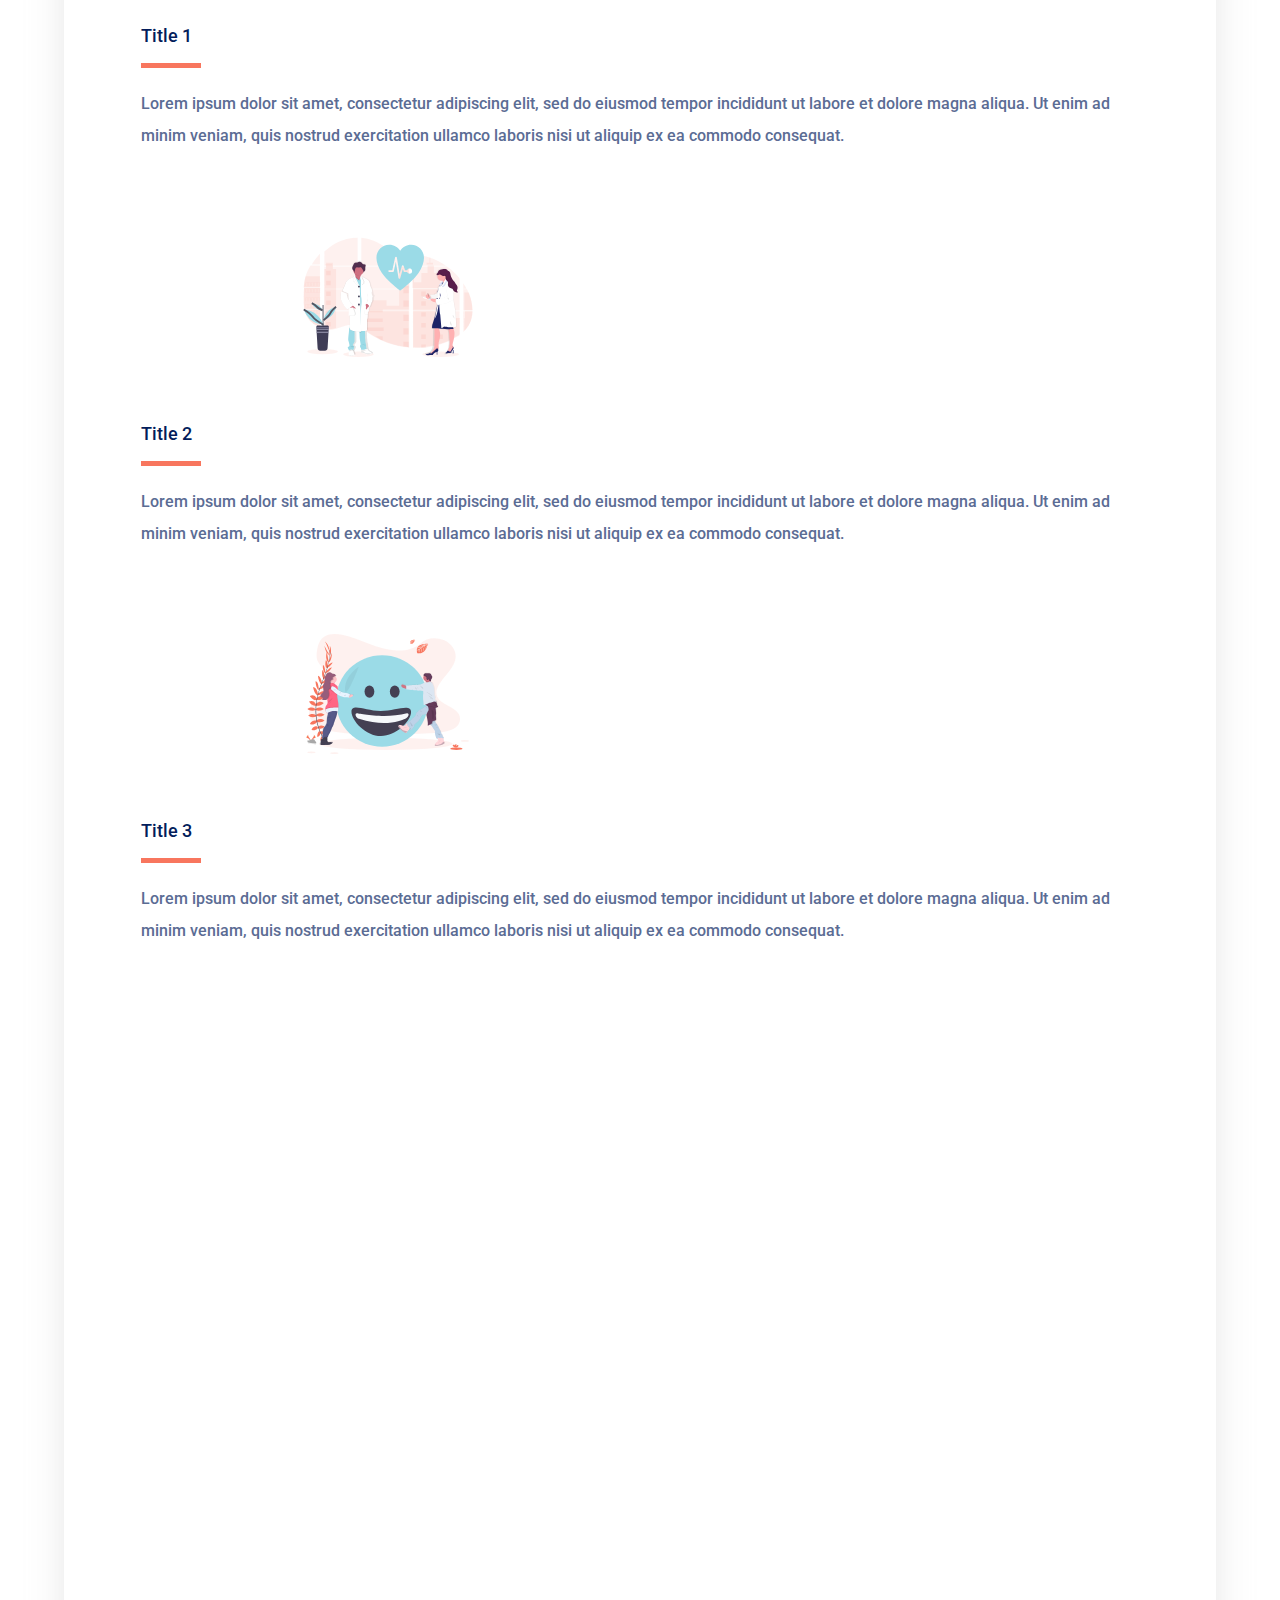
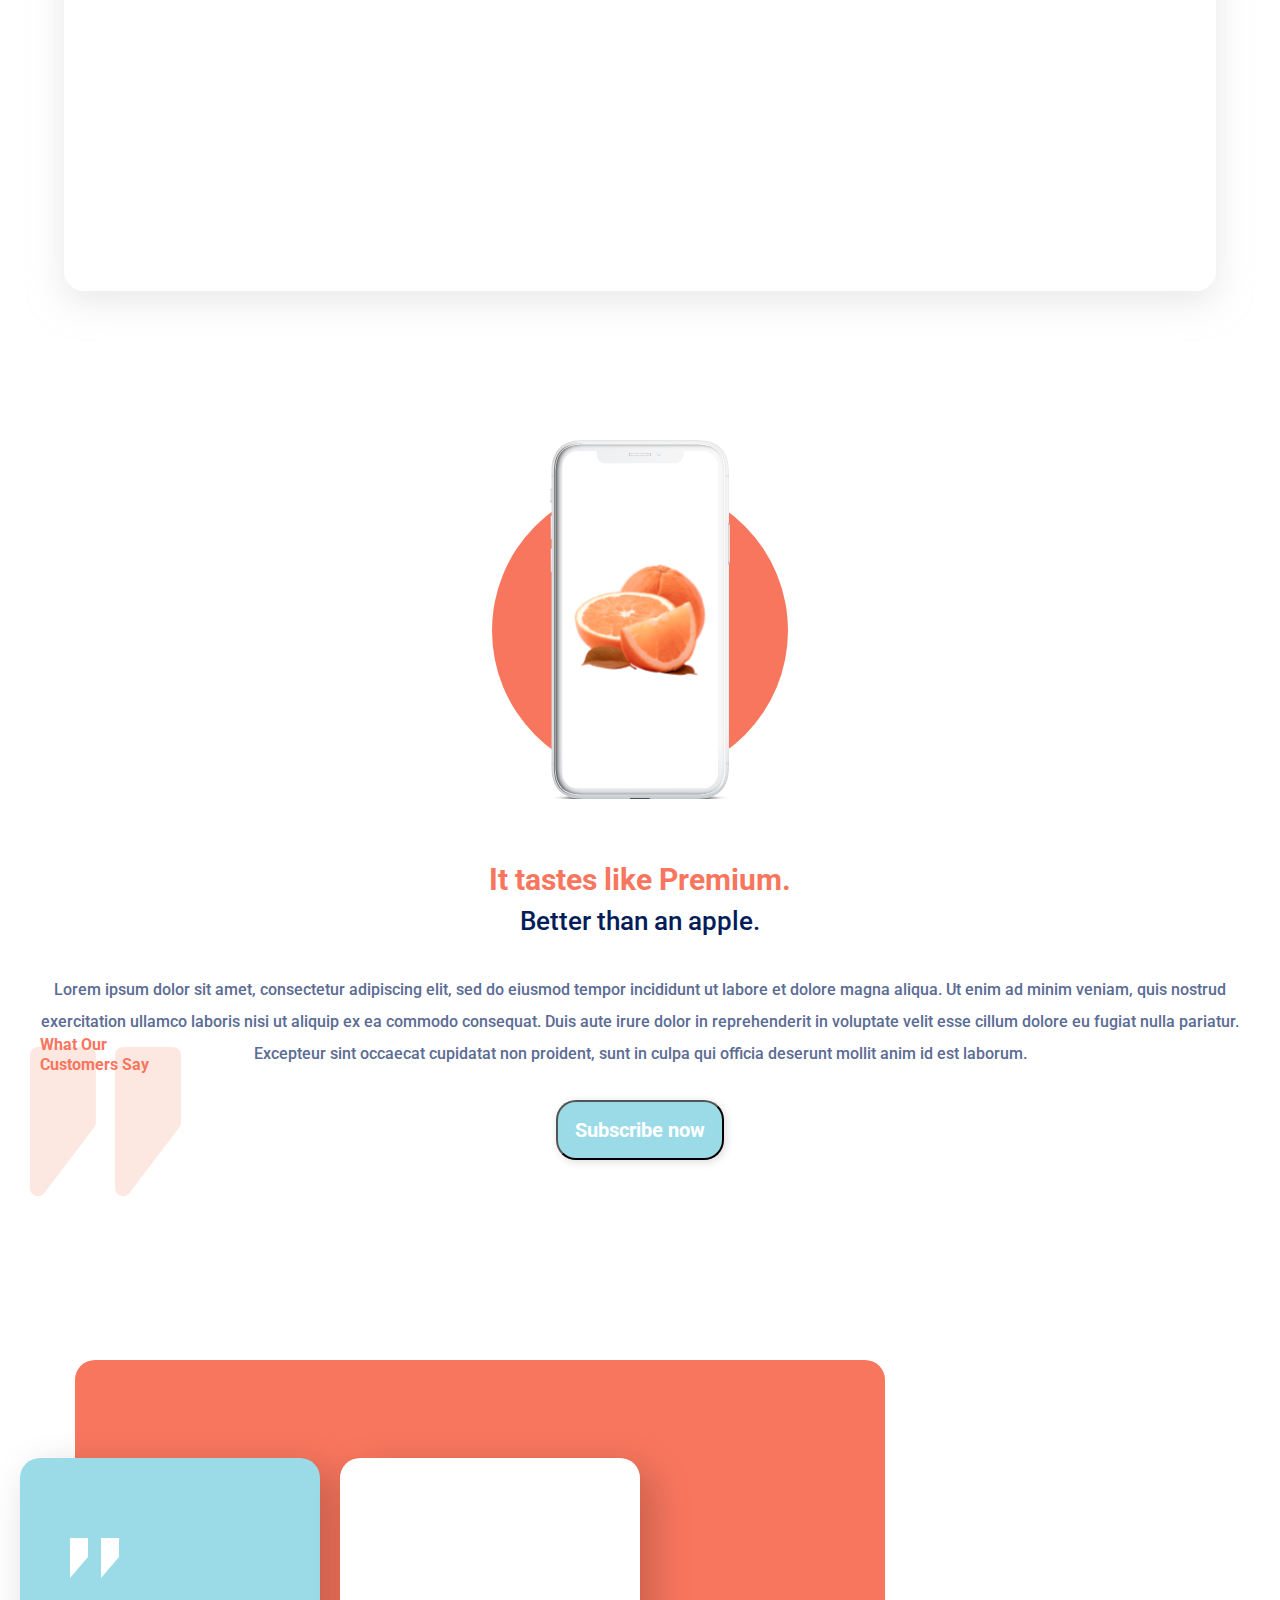
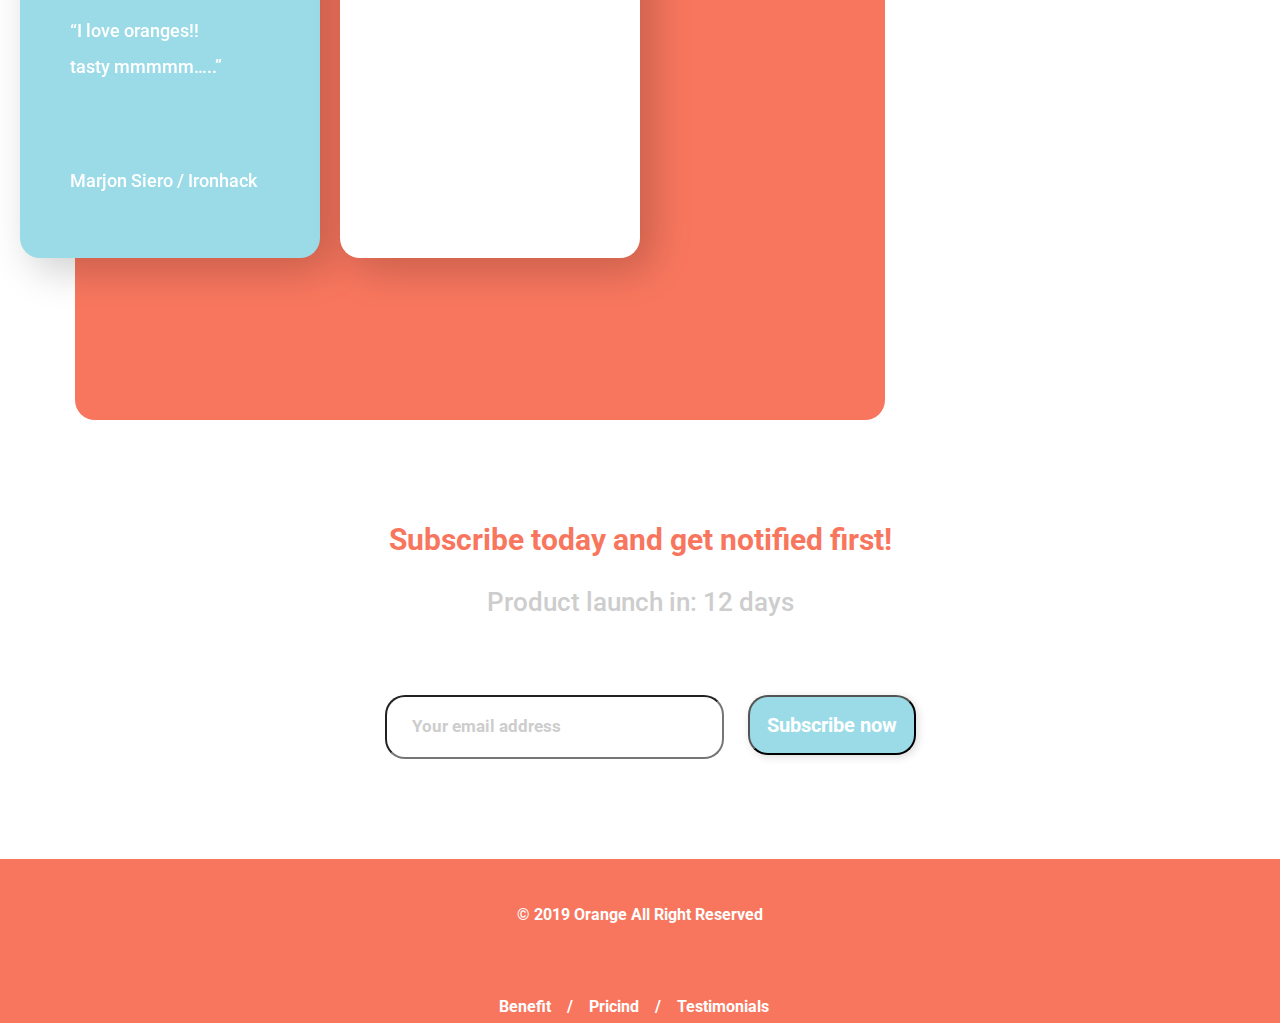
==== commit 50feef3d: "ultimos cambios" ====
--- a/oranges.html
+++ b/oranges.html
@@ -16,14 +16,14 @@
             <li class="nav1stChild">Pricing</li>
             <li>Testimonials</li>
         </nav>
-        <article>
+        <article class="articleHeader">
             <img class="iphoneMockup" src="./imgs/iphone.png" alt="Móvil con un fondo de naranjas" width="280">
             <div class="subscribeHeaderText">
                 <h2 class="headerTitleText">Subscribe today and get notified first when we launch Orange app!</h2>
                 <p class="headerText">Lorem ipsum dolor sit amet, consectetur adipiscing elit, sed do eiusmod tempor incididunt ut labore et dolore magna aliqua. Ut enim ad minim veniam, quis nostrud exercitation ullamco laboris nisi.</p>
             </div>        
         </article>
-        <form>
+        <form class="formulario1">
             <input type="email" placeholder="Your email address">
             <button class="botonHeader" type="button">Subscribe now</button>
         </form>
@@ -64,7 +64,9 @@
             <h2 class="titleSubs">It tastes like Premium.</h2>
             <h3 class="subtitleSubs">Better than an apple.</h3>
             <p class="textSubs">Lorem ipsum dolor sit amet, consectetur adipiscing elit, sed do eiusmod tempor incididunt ut labore et dolore magna aliqua. Ut enim ad minim veniam, quis nostrud exercitation ullamco laboris nisi ut aliquip ex ea commodo consequat. Duis aute irure dolor in reprehenderit in voluptate velit esse cillum dolore eu fugiat nulla pariatur. Excepteur sint occaecat cupidatat non proident, sunt in culpa qui officia deserunt mollit anim id est laborum.</p>
-            <button class="buttonSubs" type="button">Subscribe now</button>
+            <form class="buttonSubs">
+                <button type="button">Subscribe now</button>
+            </form>
         </div>
     </section>
 
@@ -95,7 +97,7 @@
     <section class="subscribeTodaySection">
         <h2 class="subsTodayTitle">Subscribe today and get notified first!</h2>
         <h5 class="subsTodaySubtitle">Product launch in: 12 days</h5>
-        <form class="formulario">
+        <form class="formulario2">
             <input type="email" placeholder="Your email address">
             <button class="buttonSubsToday" type="button">Subscribe now</button>
         </form>
@@ -104,11 +106,11 @@
     <footer>
         <p class="rightsReserved">© 2019 Orange All Right Reserved</p>
         <ul>
-            <li class>Benefit  </li>
-            <li>  /  </li>
-            <li>  Pricind  </li>
-            <li>  /  </li>
-            <li>  Testimonials  </li>
+            <li class>Benefit</li>
+            <li>/</li>
+            <li>Pricind</li>
+            <li>/</li>
+            <li>Testimonials</li>
         </ul>
     </footer>
 </body>
--- a/oranges.css
+++ b/oranges.css
@@ -9,6 +9,7 @@
 .headerSection {
     position: static;
     background-color: #f8765e;
+    width: 375px;
     height: 157vh;
 }
 
@@ -47,6 +48,10 @@
 
 .nav2ndChild {
     margin-right: 36px;
+}
+
+.articleHeader{
+    text-align: center;
 }
 
 .iphoneMockup{
@@ -63,8 +68,6 @@
 
 .headerTitleText {
     margin: 0 30px 0 30px;
-    width: 315px;
-    height: 120px;
     font-size: 30px;
     font-weight: bold;
     font-stretch: normal;
@@ -77,16 +80,18 @@
 
 .headerText {
     margin: 15px 30px 0 30px;
-    width: 315px;
-    height: 160px;
-    font-size: 16px;
-    font-weight: bold;
-    font-stretch: normal;
-    font-style: normal;
-    line-height: 2;
-    letter-spacing: normal;
-    text-align: center;
-    color: #ffffff;
+    font-size: 16px;
+    font-weight: bold;
+    font-stretch: normal;
+    font-style: normal;
+    line-height: 2;
+    letter-spacing: normal;
+    text-align: center;
+    color: #ffffff;
+}
+
+.formulario1 {
+    text-align: center;
 }
 
 input {
@@ -242,7 +247,8 @@
 }
 
 .buttonSubs {
-    margin: 30px 103px 0 104px;
+    margin-top: 30px;
+    text-align: center;
 }
 
 .customerSaidSection {
@@ -271,17 +277,16 @@
 }
 
 .orangeCuad {
-    width: 10000px;
+    width: 810px;
     height: 660px;
     border-radius: 20px;
+    border-top-left-radius: 20px;
+    border-bottom-left-radius: 20px;
     background-color: #f8765e;
     position: relative;
     margin-left: 75px;
 }
 
-.cards {
-    
-}
 
 .customerSaidCard1{
     width: 300px;
@@ -362,7 +367,7 @@
     color: #cdcdcd;
 }
 
-.formulario {
+.formulario2 {
     margin-top: 40px;
     text-align: center;
 }
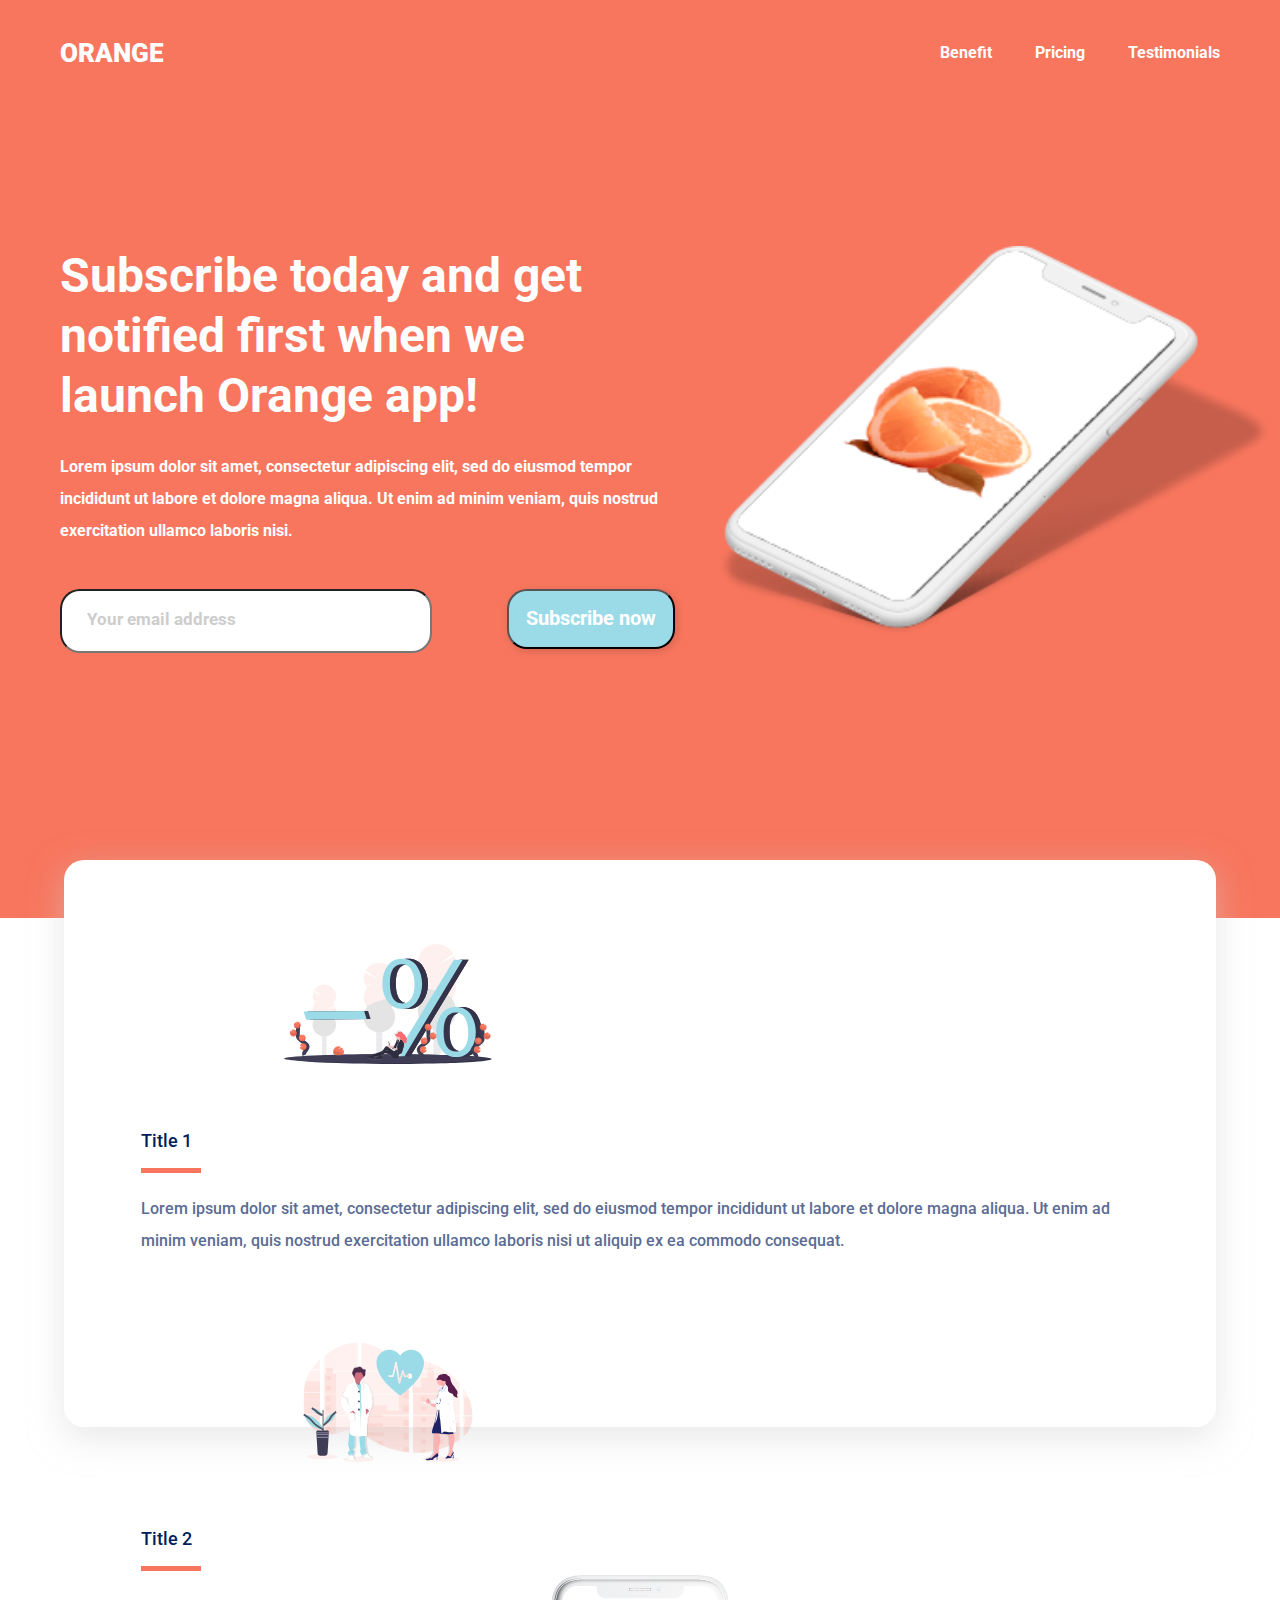
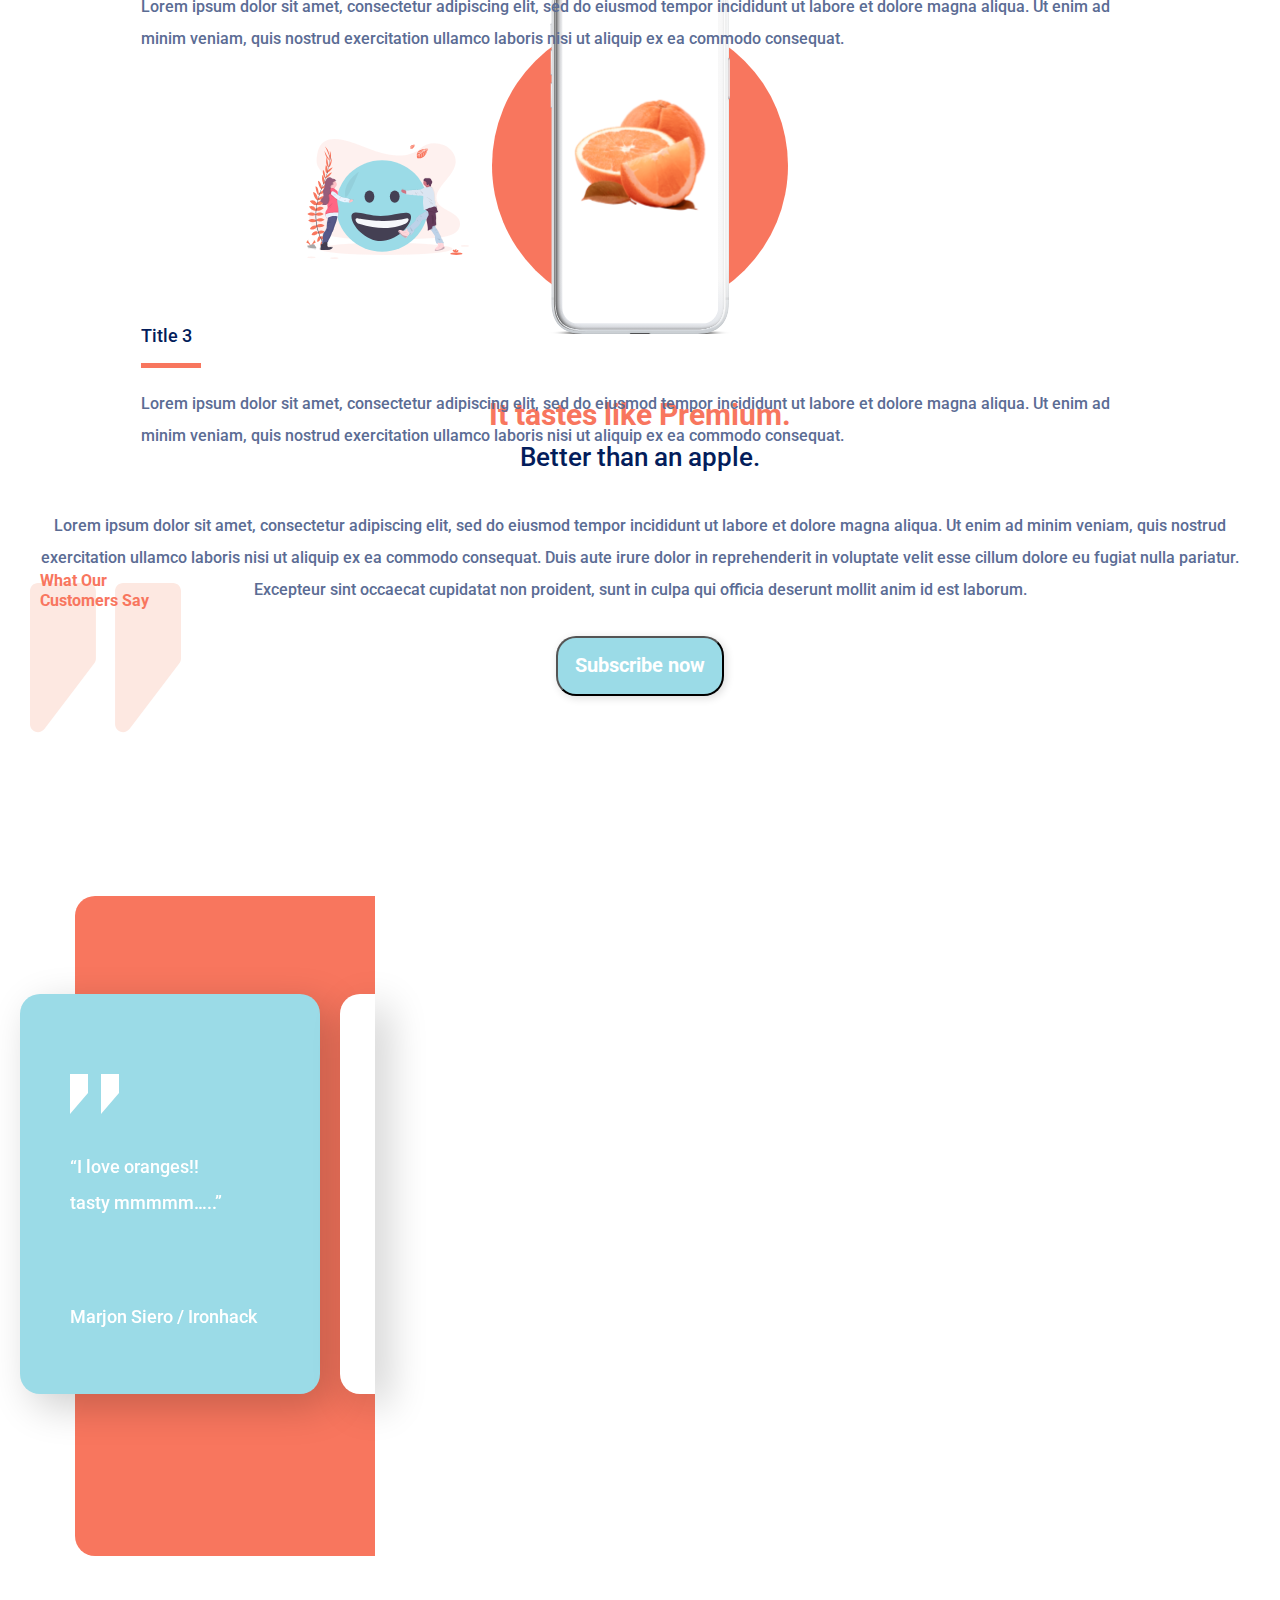
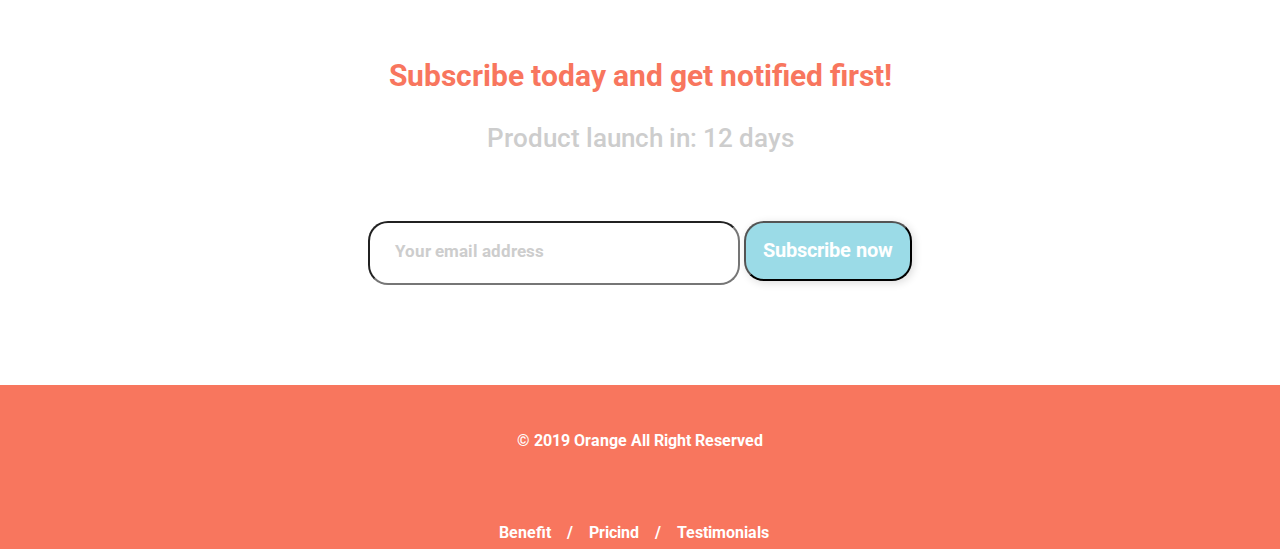
==== commit a1fca2dd: "header responsive" ====
--- a/oranges.html
+++ b/oranges.html
@@ -10,23 +10,29 @@
 <body>
 
     <header class="headerSection">
-        <h1 class="title">ORANGE</h1>
-        <nav>
-            <li class="nav1stChild">Benefit</li>
-            <li class="nav1stChild">Pricing</li>
-            <li>Testimonials</li>
-        </nav>
+        <article class="title-nav">
+            <h1 class="title">ORANGE</h1>
+            <nav class="navHeader">
+                <li class="nav1stChild">Benefit</li>
+                <li class="nav1stChild">Pricing</li>
+                <li>Testimonials</li>
+            </nav>
+        </article>
         <article class="articleHeader">
             <img class="iphoneMockup" src="./imgs/iphone.png" alt="Móvil con un fondo de naranjas" width="280">
             <div class="subscribeHeaderText">
                 <h2 class="headerTitleText">Subscribe today and get notified first when we launch Orange app!</h2>
                 <p class="headerText">Lorem ipsum dolor sit amet, consectetur adipiscing elit, sed do eiusmod tempor incididunt ut labore et dolore magna aliqua. Ut enim ad minim veniam, quis nostrud exercitation ullamco laboris nisi.</p>
+                <form class="formulario1">
+                    <input type="email" placeholder="Your email address">
+                    <button class="botonHeader" type="button">Subscribe now</button>
+                </form>
             </div>        
         </article>
-        <form class="formulario1">
+        <!--<form class="formulario1">
             <input type="email" placeholder="Your email address">
             <button class="botonHeader" type="button">Subscribe now</button>
-        </form>
+        </form>-->
     </header>
 
     <section class="cardSection">
@@ -85,11 +91,11 @@
                 </div>
             </div>
             <div class="customerSaidCard2">
-                <img class="quotesCard" src="./imgs/quote-white.svg" alt="comillas blancas">
+                <!--<img class="quotesCard" src="./imgs/quote-white.svg" alt="comillas blancas">
                 <div class="textCard">
                     <p>“If life gives you lemons, f*ck it, I just <br> want more oranges”</p>
                     <p>Dina Korkmazova / Ironhack</p>
-                </div>
+                </div>-->
             </div>
         </div>
     </section>
--- a/oranges.css
+++ b/oranges.css
@@ -4,13 +4,12 @@
     padding: 0;
 }
 
-
-
 .headerSection {
     position: static;
     background-color: #f8765e;
-    width: 375px;
-    height: 157vh;
+    width: 100%;
+    /*height: 157vh;*/
+    height: 1085px;
 }
 
 .title {
@@ -141,7 +140,8 @@
     position: relative;
     bottom: 6.5vh;
     width: 90%;
-    height: 237.4vh;
+    /*height: 237.4vh;*/
+    height: 1571px;
     border-radius: 20px;
     box-shadow: 0 10px 34px 0 rgba(210, 210, 210, 0.5);
     background-color: #ffffff;
@@ -277,9 +277,12 @@
 }
 
 .orangeCuad {
-    width: 810px;
+    /*width: 810px;*/
+    width: 300px;
     height: 660px;
-    border-radius: 20px;
+    /*border-radius: 20px;*/
+    border-top-left-radius: 20px;
+    border-bottom-left-radius: 20px;
     border-top-left-radius: 20px;
     border-bottom-left-radius: 20px;
     background-color: #f8765e;
@@ -309,9 +312,12 @@
 }
 
 .customerSaidCard2{
-    width: 300px;
+    /*width: 300px;*/
+    width: 35px;
     height: 400px;
-    border-radius: 20px;
+    /*border-radius: 20px;*/
+    border-top-left-radius: 20px;
+    border-bottom-left-radius: 20px;
     -webkit-backdrop-filter: blur(10px);
     backdrop-filter: blur(10px);
     box-shadow: 12px 12px 40px 0 rgba(0, 0, 0, 0.2);
@@ -408,4 +414,99 @@
 
 ul > li{
     margin-right: 12px;
+}
+
+@media (min-width: 1024px) {
+    .headerSection{
+        height: 918px;
+    }
+
+    .title-nav {
+        display:flex;
+        justify-content: space-between;
+    }
+
+    .title {
+        padding-top: 25px;
+        margin-left: 60px;
+    }
+
+    .navHeader {
+        margin-top: 37px;
+        margin-right: 60px;
+    }
+
+    .articleHeader {
+        display:flex;
+        justify-content: space-around;
+    }
+
+    .iphoneMockup {
+        width: 100%;
+        height: 100%;;
+        order: 1;
+        margin-top: 163px;
+        padding-right: 10px;
+    }
+
+    .subscribeHeaderText {
+        margin-top: 163px;
+        margin-left: 60px;
+    }
+
+    .headerTitleText {
+        text-align: left;
+        margin: 0;
+        font-size: 48px;
+        font-weight: bold;
+        font-stretch: normal;
+        font-style: normal;
+        line-height: 1.25;
+        letter-spacing: normal;
+        color: #ffffff;
+    }
+
+    .headerText {
+        text-align: left;
+        margin: 25px 0 0 0;
+        font-size: 16px;
+        font-weight: bold;
+        font-stretch: normal;
+        font-style: normal;
+        line-height: 2;
+        letter-spacing: normal;
+        color: #ffffff;
+    }
+
+    .formulario1 {
+        margin-top: 42px;
+        display: flex;
+        justify-content: space-between;
+    }
+
+    input {
+        width: 368px;
+        height: 60px;
+        border-radius: 20px;
+        margin:0;
+    }
+
+    .botonHeader {
+        width: 168px;
+        height: 60px;
+        border-radius: 20px;
+        font-size: 20px;
+        font-weight: bold;
+        font-stretch: normal;
+        font-style: normal;
+        line-height: 1.25;
+        letter-spacing: normal;
+        text-align: center;
+        color: #ffffff;
+        margin: 0;
+    }
+
+    .cardSection {
+        height: 567px;
+    }
 }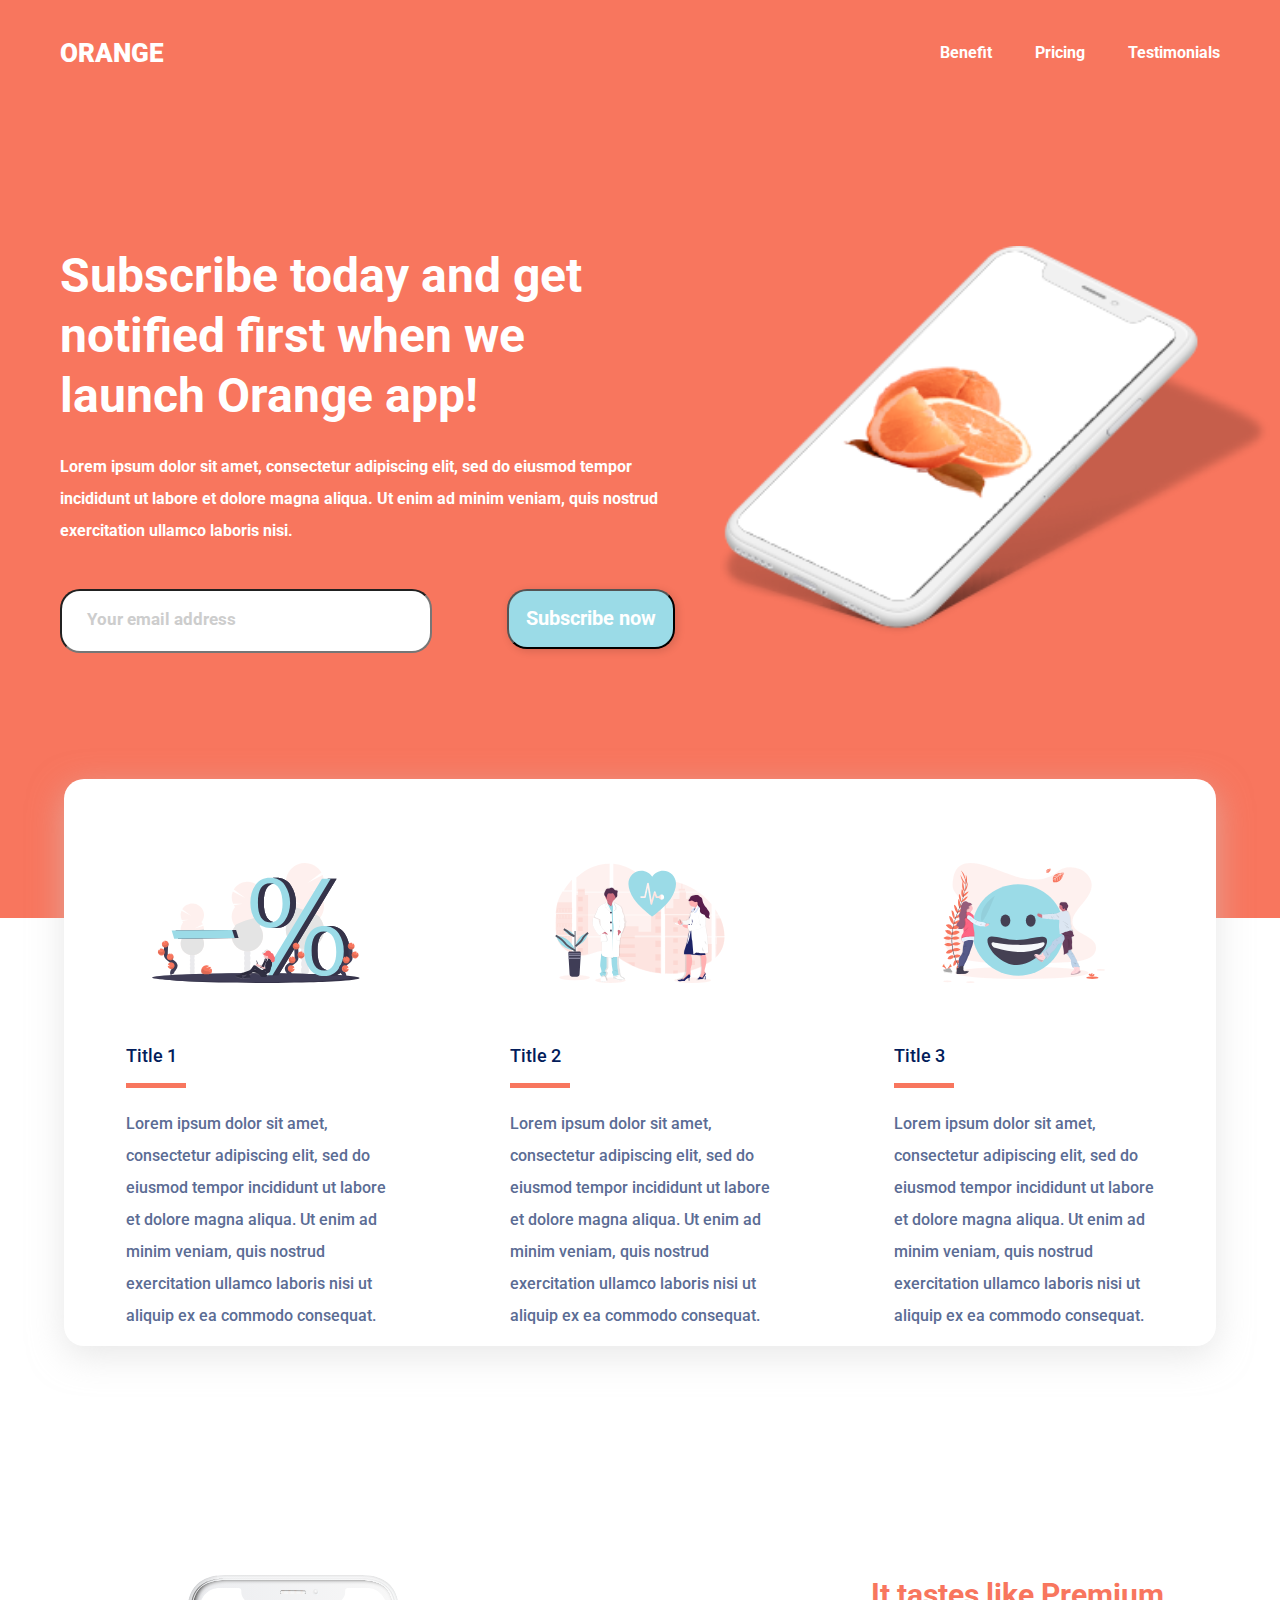
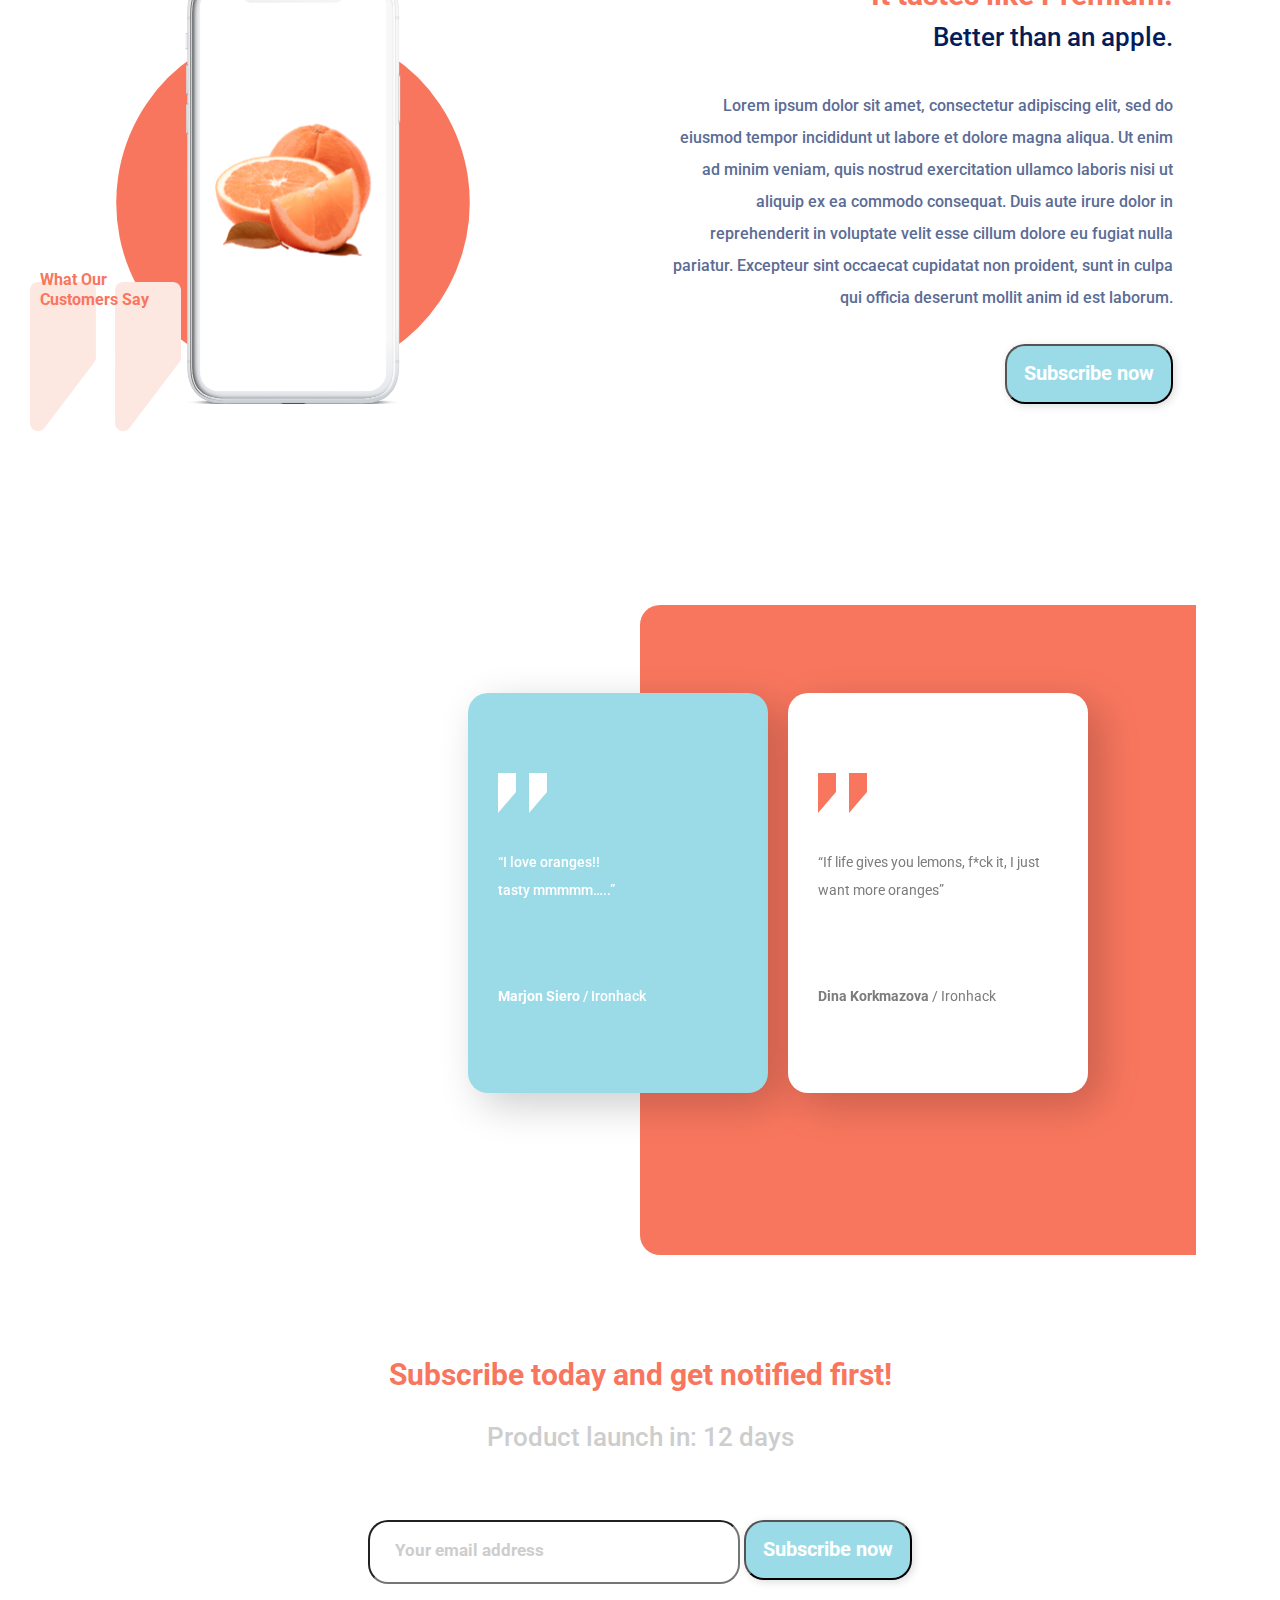
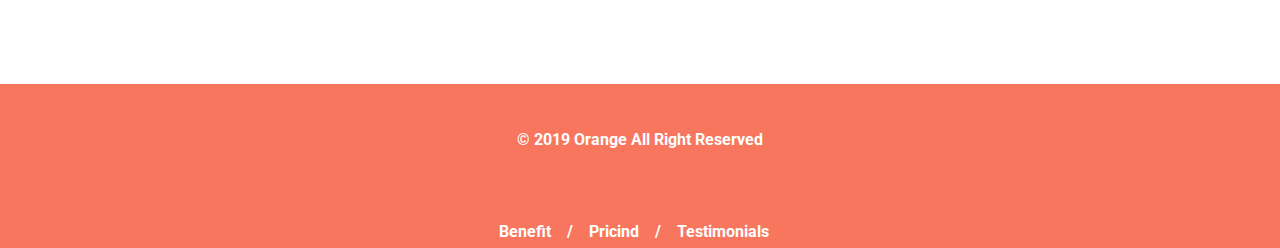
==== commit 5d1930cf: "overflow hidden" ====
--- a/oranges.html
+++ b/oranges.html
@@ -76,29 +76,31 @@
         </div>
     </section>
 
-    <section class="customerSaidSection">
-        <div class="orangeCuad"></div>
-        <div class="quotes">
-            <img src="./imgs/quote.svg" alt="dos comillas bajo el texto">
-            <h4 class="whatOur">What Our <br>Customers Say</h4>
-        </div>
-        <div class="cards">
-            <div class="customerSaidCard1">
-                <img class="quotesCard"  src="./imgs/quote-white.svg" alt="comillas blancas">
-                <div class="textCard">
-                    <p>“I love oranges!!<br class="brCard">tasty mmmmm…..”</p>
-                    <p class="bottonCardTex">Marjon Siero / Ironhack</p>
+    <div class="noScroll">
+        <section class="customerSaidSection">
+            <div class="orangeCuad"></div>
+            <div class="quotes">
+                <img src="./imgs/quote.svg" alt="dos comillas bajo el texto">
+                <h4 class="whatOur">What Our <br>Customers Say</h4>
+            </div>
+            <div class="cards">
+                <div class="customerSaidCard1">
+                    <img class="quotesCard"  src="./imgs/quote-white.svg" alt="comillas blancas">
+                    <div class="textCard1">
+                        <p>“I love oranges!!<br class="brCard">tasty mmmmm…..”</p>
+                        <p class="bottonCardTex"><b>Marjon Siero</b> / Ironhack</p>
+                    </div>
+                </div>
+                <div class="customerSaidCard2">
+                    <img class="quotesCard" src="./imgs/quote-pink.svg" alt="comillas blancas">
+                    <div class="textCard2">
+                        <p>“If life gives you lemons, f*ck it, I just <br> want more oranges”</p>
+                        <p class="bottonCardTex"><b>Dina Korkmazova</b> / Ironhack</p>
+                    </div>
                 </div>
             </div>
-            <div class="customerSaidCard2">
-                <!--<img class="quotesCard" src="./imgs/quote-white.svg" alt="comillas blancas">
-                <div class="textCard">
-                    <p>“If life gives you lemons, f*ck it, I just <br> want more oranges”</p>
-                    <p>Dina Korkmazova / Ironhack</p>
-                </div>-->
-            </div>
-        </div>
-    </section>
+        </section>
+    </div>
 
     <section class="subscribeTodaySection">
         <h2 class="subsTodayTitle">Subscribe today and get notified first!</h2>
--- a/oranges.css
+++ b/oranges.css
@@ -152,16 +152,21 @@
 }
 
 .art{
-    padding-left: 17.2vw;
-    padding-right: 17.2vw;
+    /*padding-left: 17.2vw;
+    padding-right: 17.2vw;*/
+    margin: auto;
+    display: block;
     width: 208px;
     height: 120px;
 }
 
 .textoCard {
-    margin-top: 60px;
-    padding-left: 6vw;
-    padding-right: 6vw;
+    padding-top: 60px;
+    margin: auto;
+    display: block;
+    width: 300px;
+    /*padding-left: 6vw;
+    padding-right: 6vw;*/
 }
 
 .tituloArt {
@@ -312,12 +317,12 @@
 }
 
 .customerSaidCard2{
-    /*width: 300px;*/
-    width: 35px;
+    width: 300px;
+    /*width: 35px;*/
     height: 400px;
-    /*border-radius: 20px;*/
-    border-top-left-radius: 20px;
-    border-bottom-left-radius: 20px;
+    border-radius: 20px;
+    /*border-top-left-radius: 20px;
+    border-bottom-left-radius: 20px;*/
     -webkit-backdrop-filter: blur(10px);
     backdrop-filter: blur(10px);
     box-shadow: 12px 12px 40px 0 rgba(0, 0, 0, 0.2);
@@ -338,8 +343,21 @@
     margin: 80px 0px 0px 50px;
 }
 
-.textCard {
+.textCard1 {
     margin: 23px 0px 0px 50px;
+    font-size: 14px;
+}
+
+.textCard2 {
+    margin: 23px 0px 0px 50px;
+    font-size: 14px;
+    font-family: Helvetica;
+    font-weight: normal;
+    font-stretch: normal;
+    font-style: normal;
+    line-height: 2;
+    letter-spacing: normal;
+    color: #7c7c7c;
 }
 
 .bottonCardTex {
@@ -383,6 +401,7 @@
 }
 
 footer {
+    width: 100%;
     margin-top: 100px;
     background-color: #f8765e;
 }
@@ -414,6 +433,12 @@
 
 ul > li{
     margin-right: 12px;
+}
+
+@media (max-width: 600px){
+    .noScroll {
+        overflow-x: hidden;
+    }
 }
 
 @media (min-width: 1024px) {
@@ -508,5 +533,68 @@
 
     .cardSection {
         height: 567px;
+        bottom: 15.5vh;
+        display: flex;
+        justify-content: space-around;
+    }
+
+    .textoCard {
+        width: 260px;
+    }
+
+    .subscribeSection {
+        padding: 0 60px 0 60px;
+        display:flex;
+        justify-content: space-around;
+    }
+
+    .iphonVertical {
+        width: 370px;
+        height: 430px;
+    }
+
+    .subsText {
+        width: 600px;
+        margin: 0px;
+    }
+
+    .titleSubs {
+        text-align: right;
+    }
+
+    .subtitleSubs {
+        text-align: right;
+    }
+
+    .textSubs {
+        text-align: right;
+        margin-right: 0px;
+        margin-left: 100px;
+    }
+
+    .buttonSubs {
+        text-align: right;
+    }
+
+    .orangeCuad {
+        width: 556px;
+        height: 650px;
+        margin-left:50%;
+    }
+
+    .cards {
+       margin-left: 35%; 
+    }
+
+    .quotesCard {
+        margin: 80px 0px 0px 30px;
+    }
+
+    .textCard1 {
+        margin: 23px 0px 0px 30px;
+    }
+
+    .textCard2 {
+        margin: 23px 0px 0px 30px;
     }
 }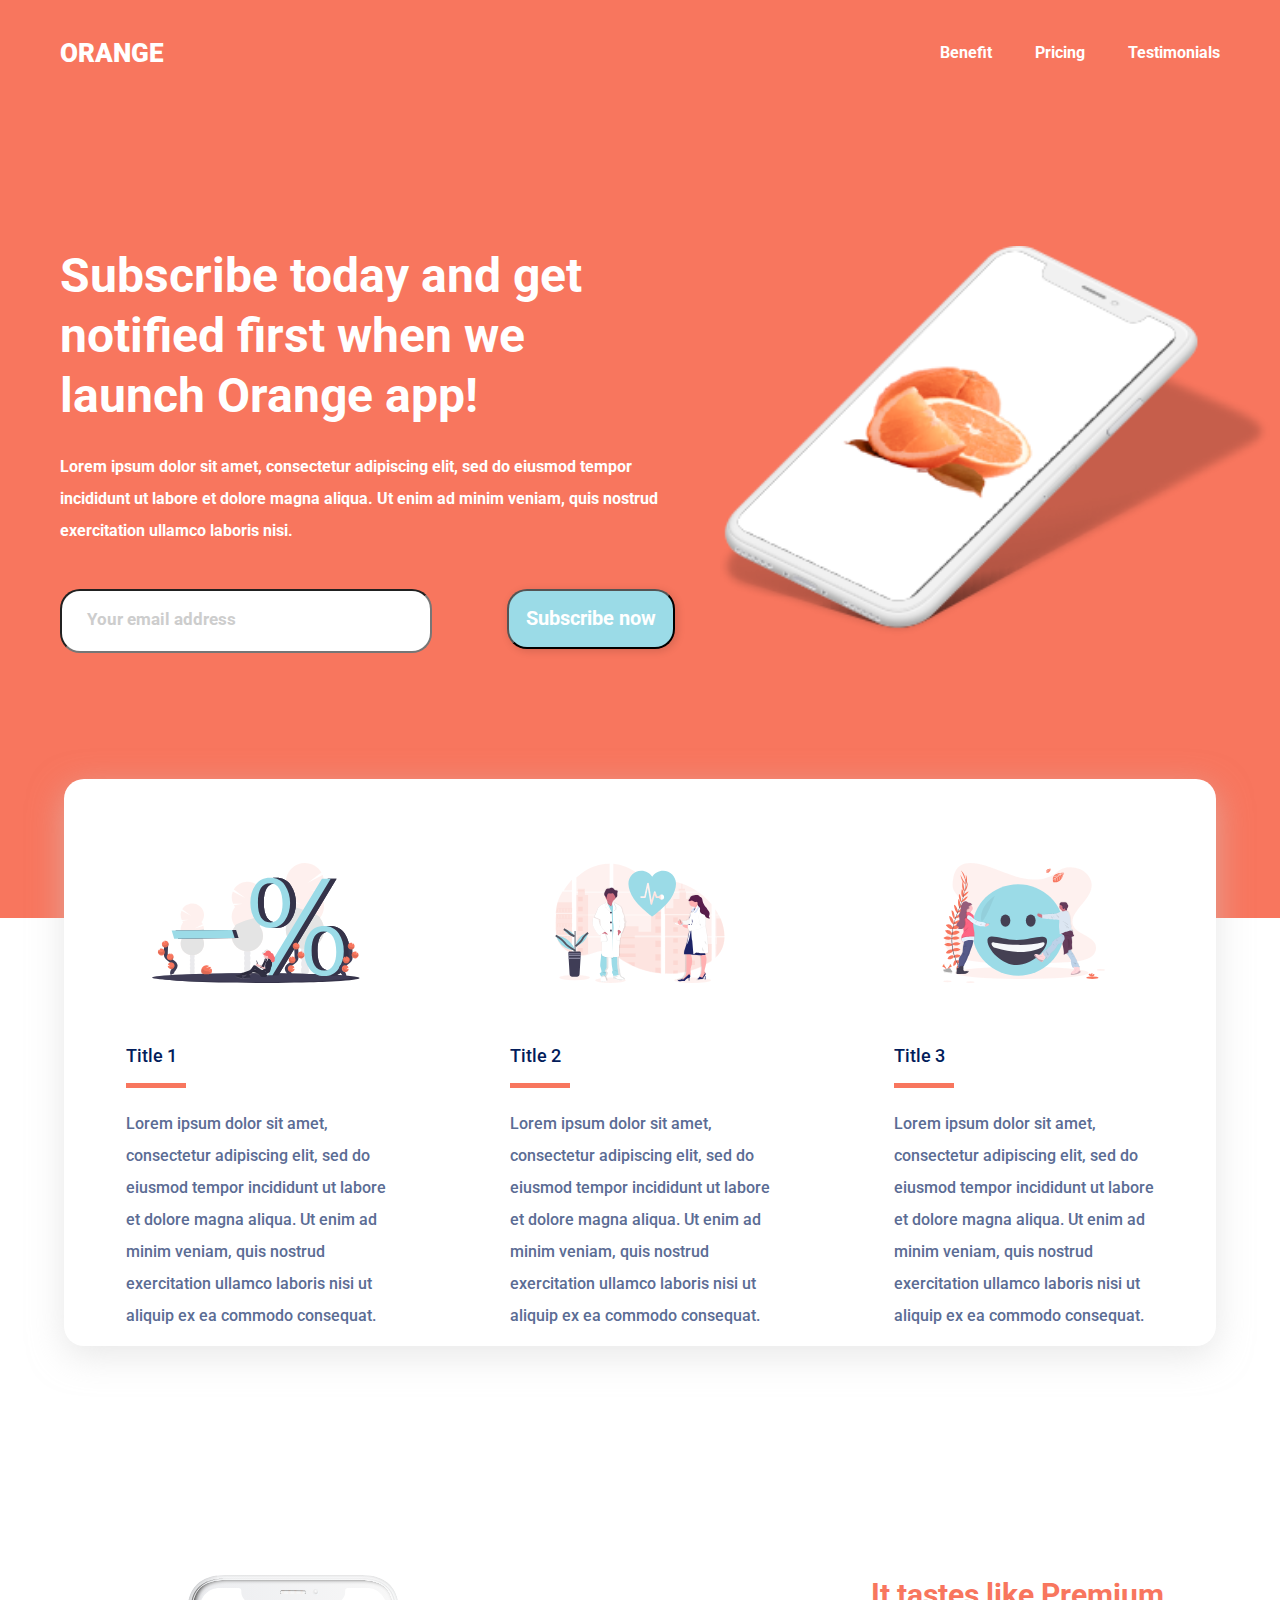
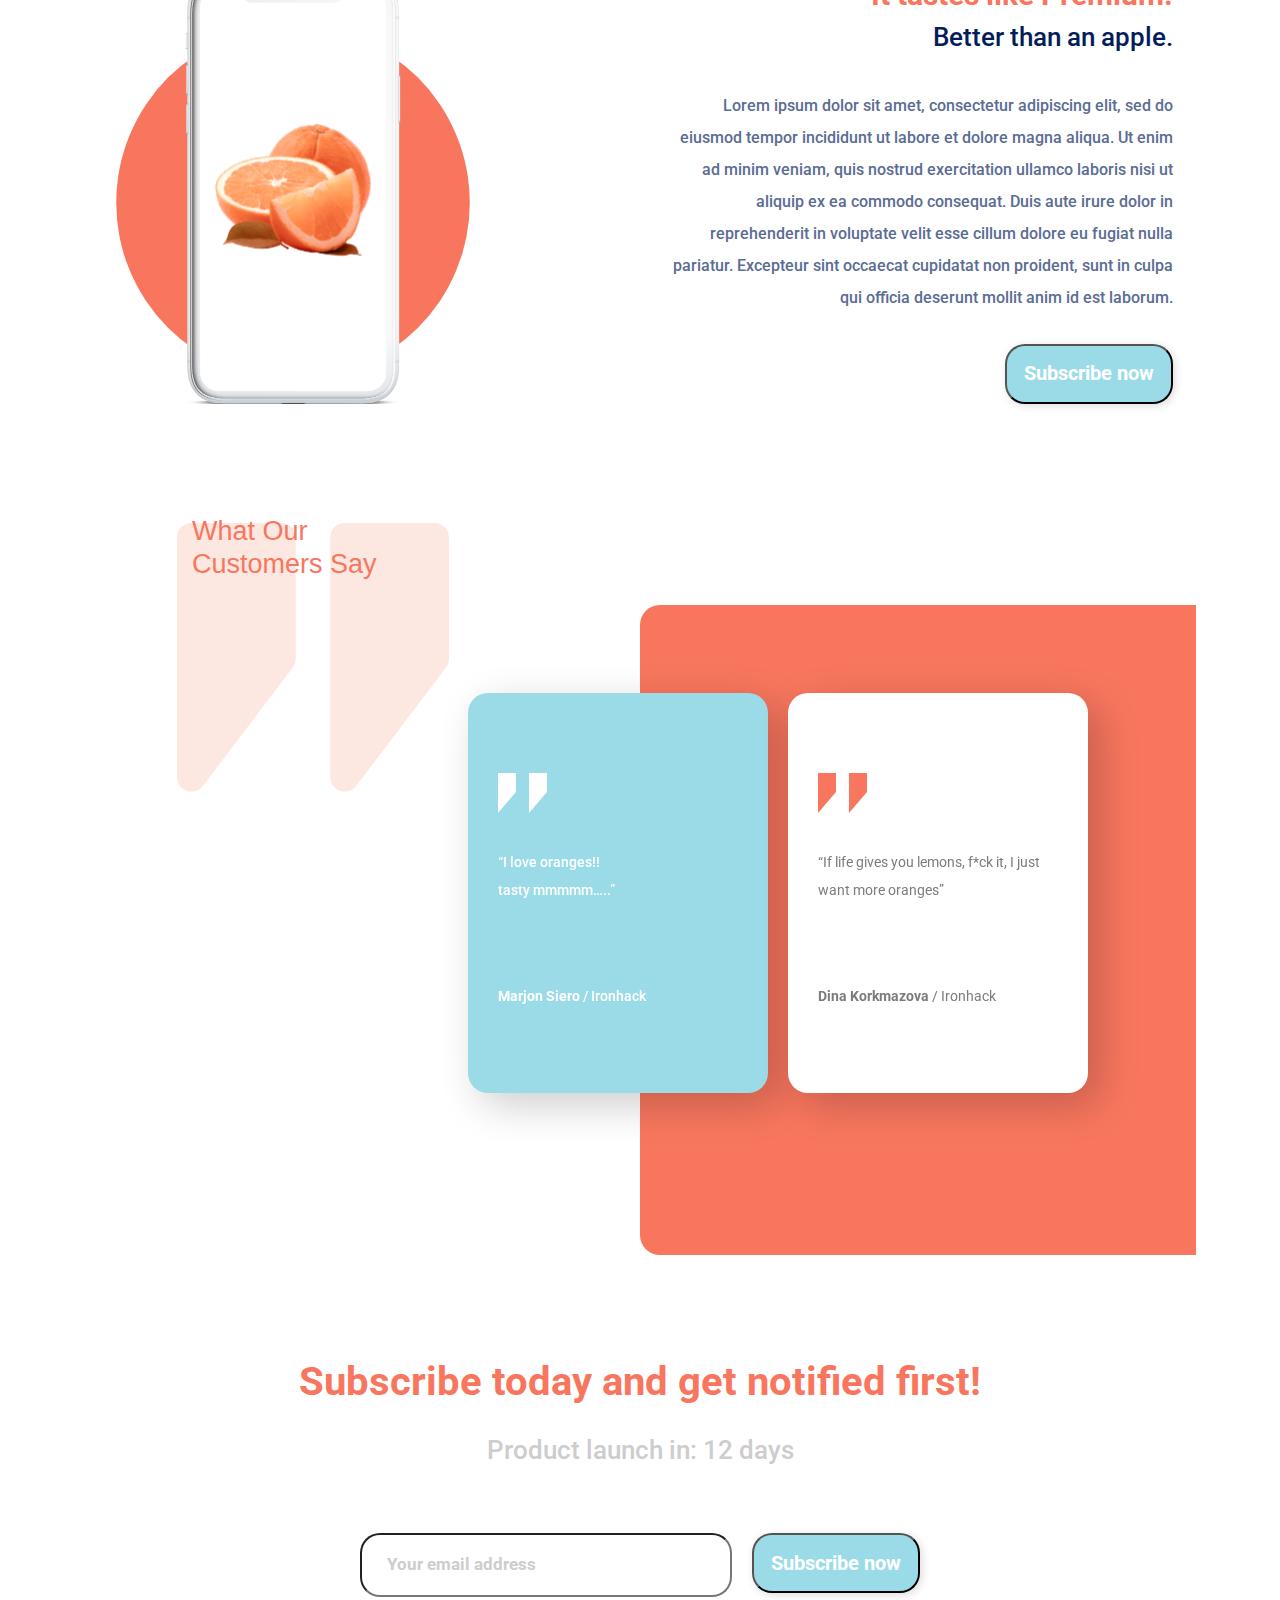
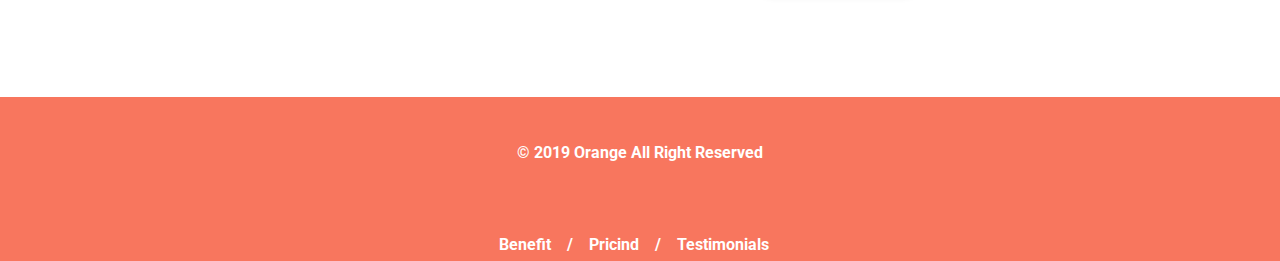
==== commit 4a08b200: "final" ====
--- a/oranges.html
+++ b/oranges.html
@@ -80,7 +80,7 @@
         <section class="customerSaidSection">
             <div class="orangeCuad"></div>
             <div class="quotes">
-                <img src="./imgs/quote.svg" alt="dos comillas bajo el texto">
+                <img class="quotesDifuminadas" src="./imgs/quote.svg" alt="dos comillas bajo el texto">
                 <h4 class="whatOur">What Our <br>Customers Say</h4>
             </div>
             <div class="cards">
--- a/oranges.css
+++ b/oranges.css
@@ -597,4 +597,36 @@
     .textCard2 {
         margin: 23px 0px 0px 30px;
     }
+
+    .quotes {
+        bottom: 48vh;
+        width: 200px;
+        height: 300px;
+        margin-left: 177px;
+    }
+
+    .quotesDifuminadas {
+        height: 270px;
+    }
+
+    .whatOur {
+        bottom: 27vh;
+        font-family: Helvetica;
+        font-size: 27px;
+        font-weight: lighter;
+        font-stretch: normal;
+        font-style: normal;
+        line-height: 1.2;
+        letter-spacing: normal;
+        color: #f8765e;
+        margin-left: 15px;
+    }
+
+    .subsTodayTitle {
+        font-size: 40px;
+    }
+
+    .buttonSubsToday {
+        margin-left: 16px;
+    }
 }